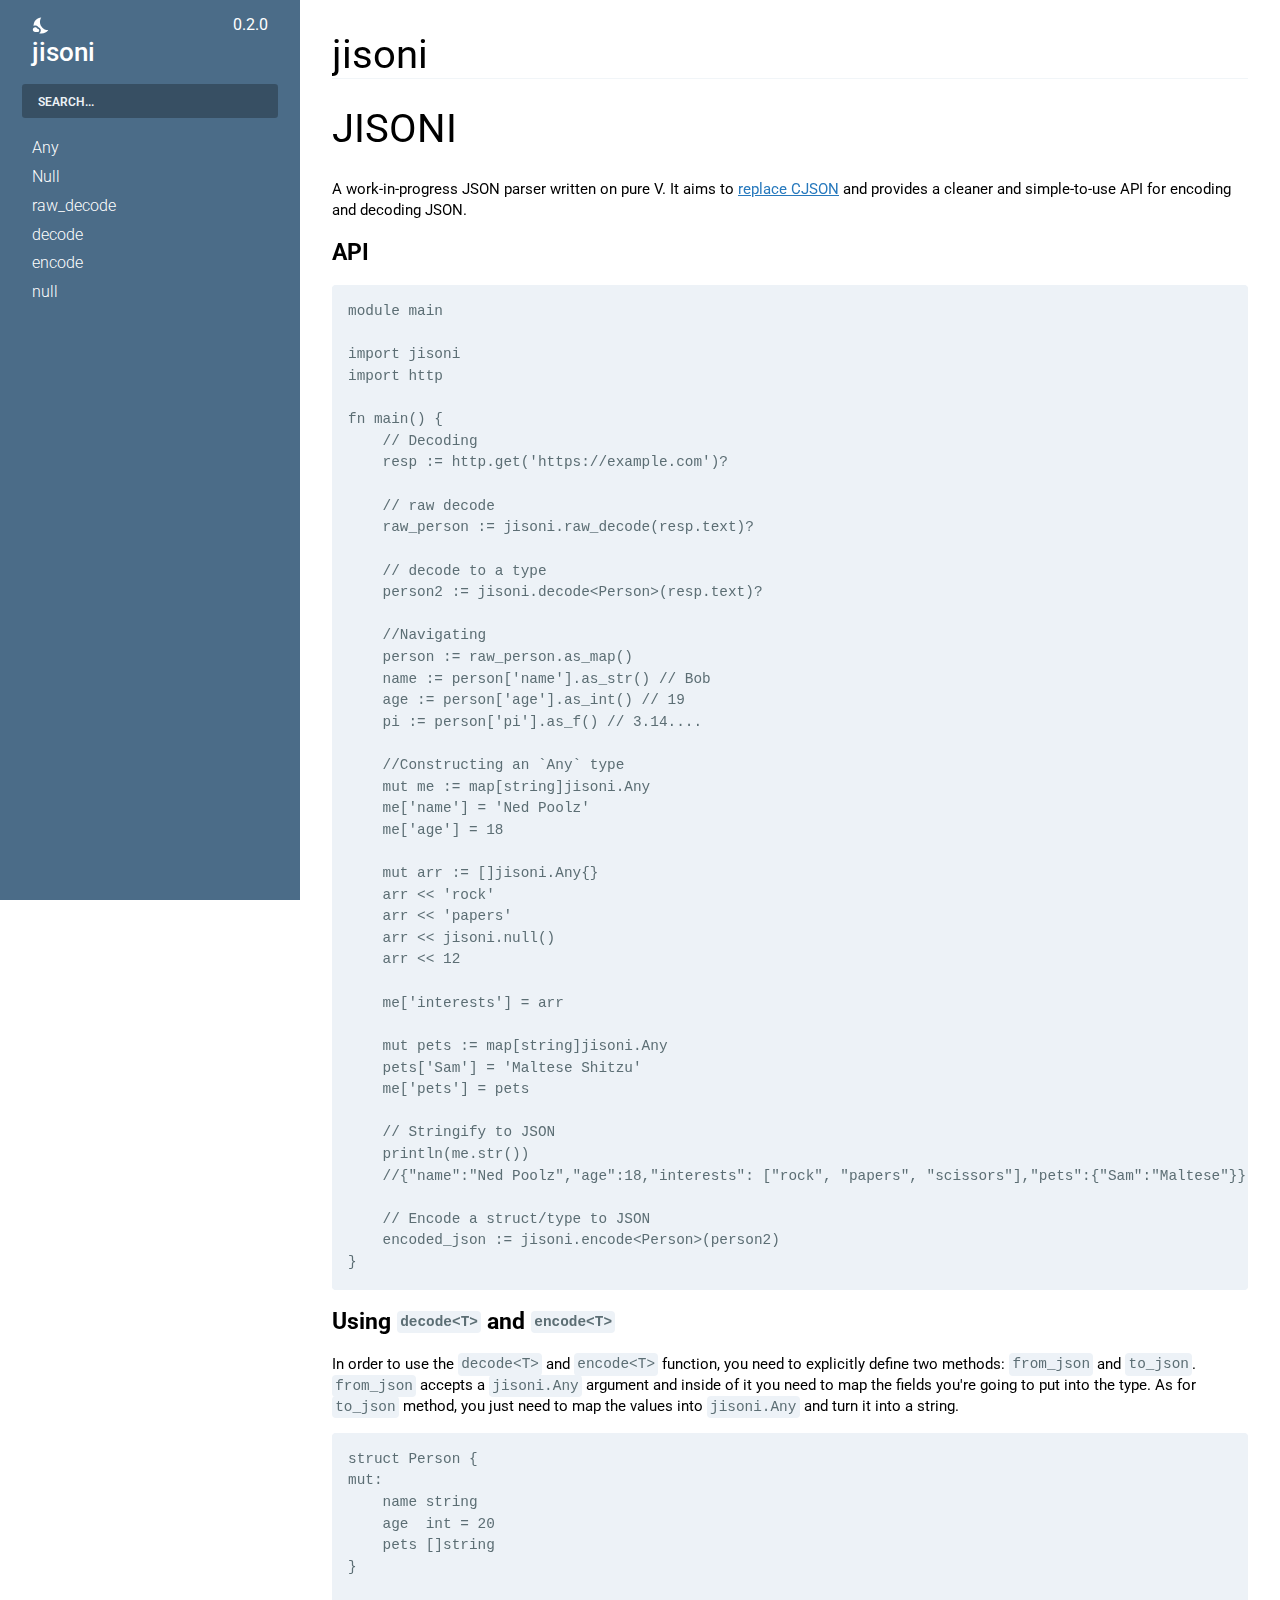
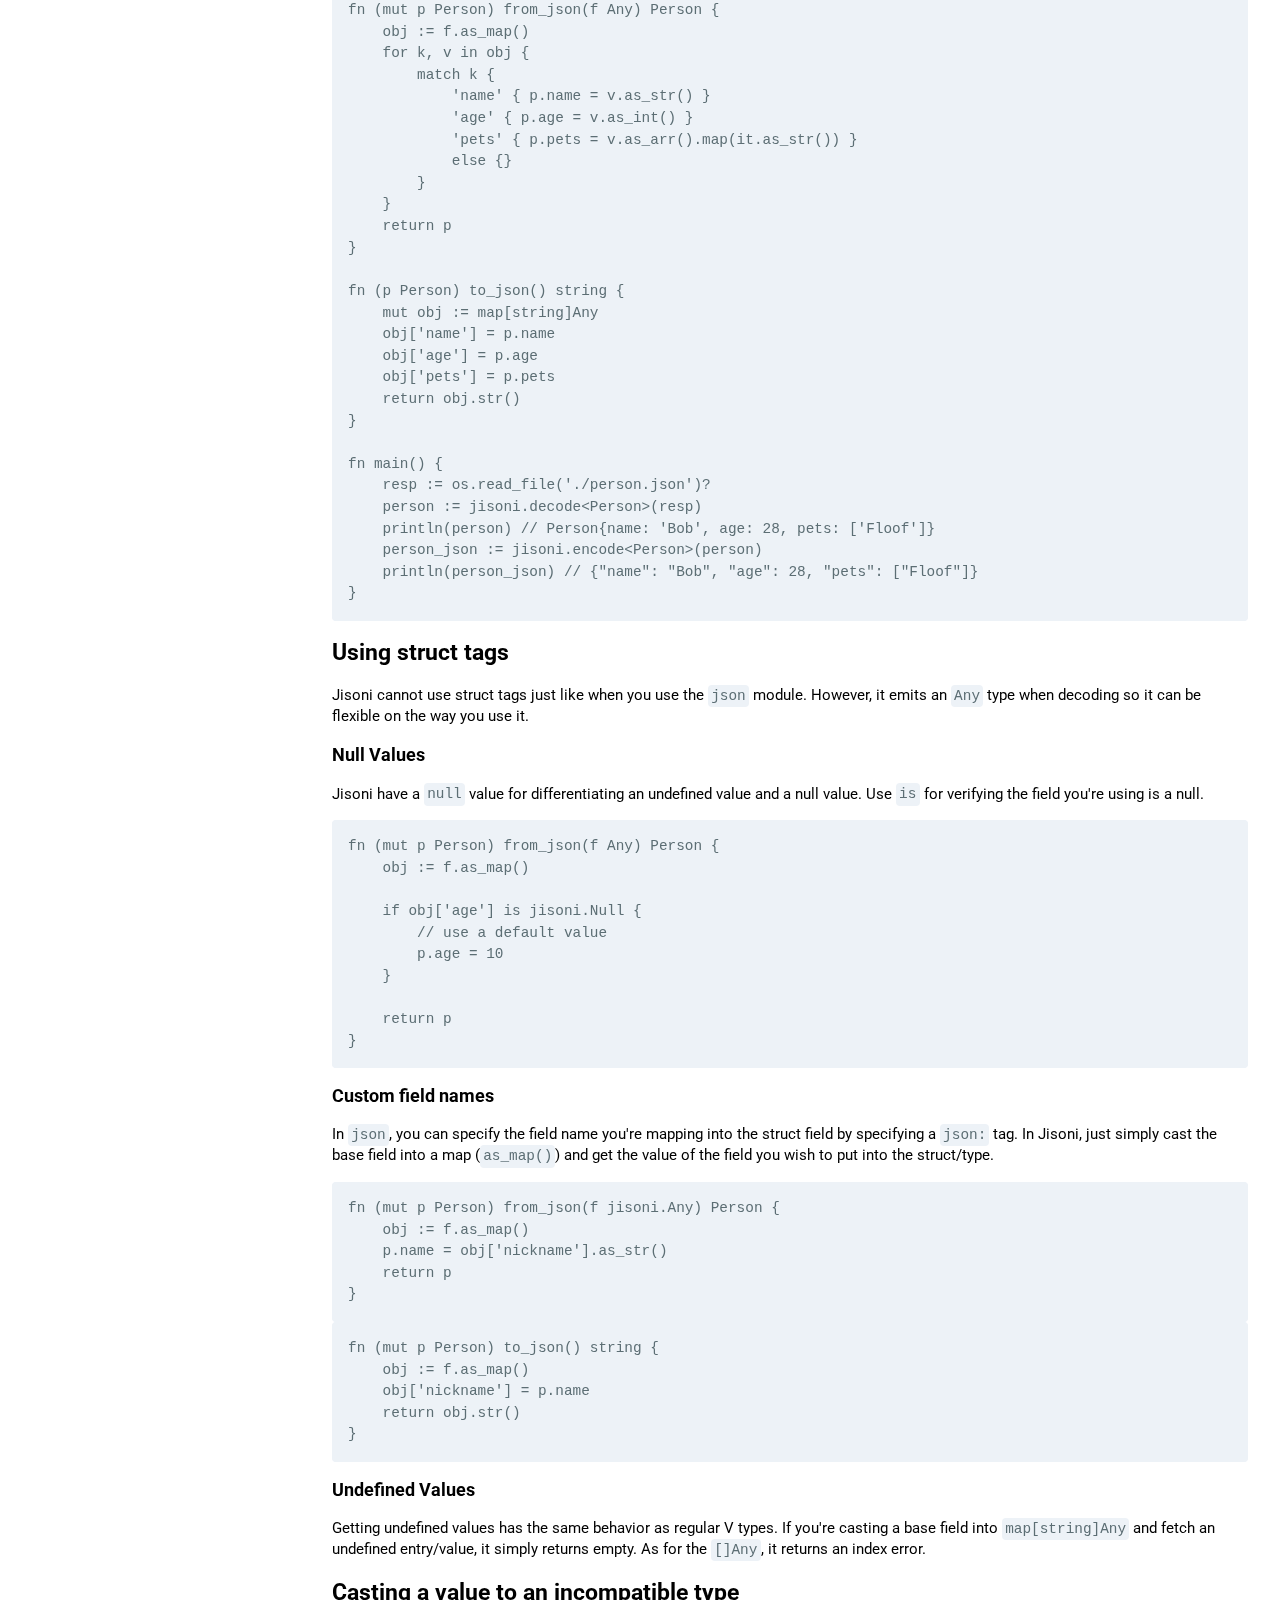
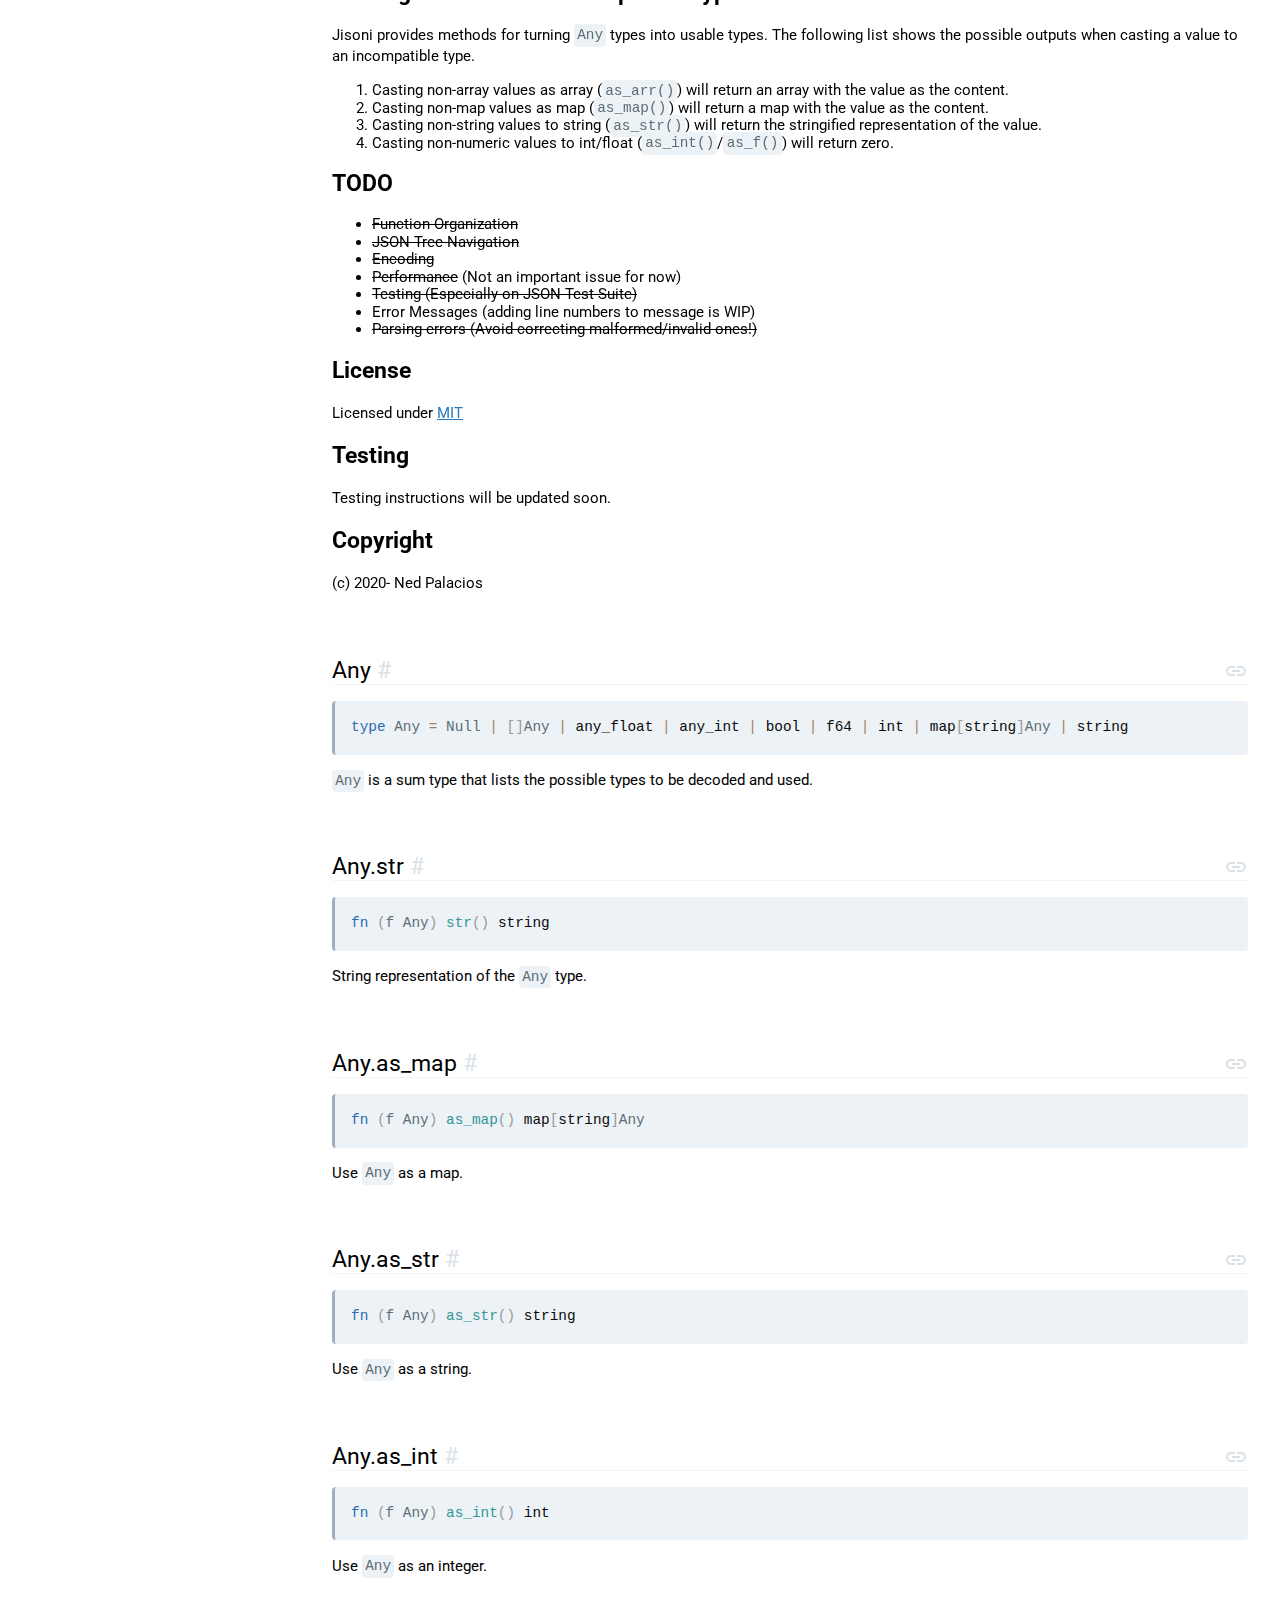
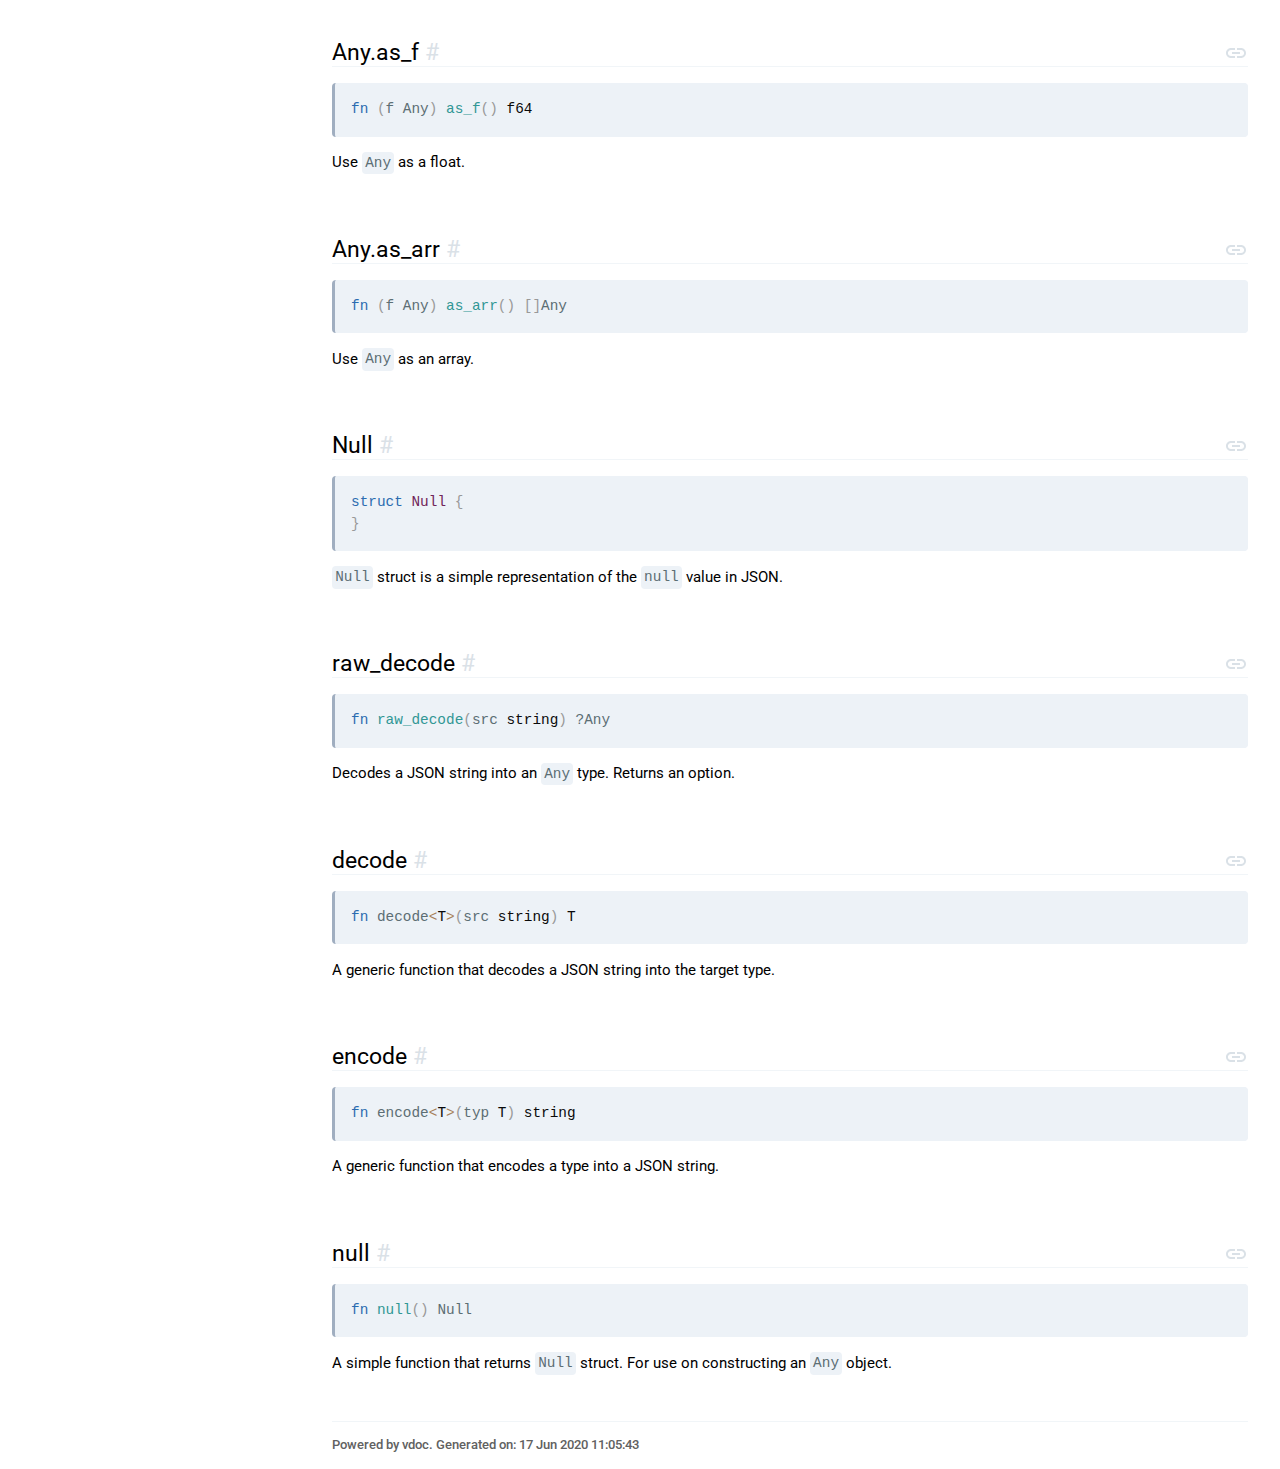
==== docs/index.html @ 4597dae0 "add docs" ====
<!DOCTYPE html>
	<html lang="en">
	<head>
		<meta charset="UTF-8">
		<meta http-equiv="x-ua-compatible" content="IE=edge" />
		<meta name="viewport" content="width=device-width, initial-scale=1.0">
		<title>jisoni | vdoc</title>
		<link href="https://fonts.googleapis.com/css2?family=Roboto:wght@400;500;700&display=swap" rel="stylesheet">
	<link rel="stylesheet" href="doc.css" />
	<link rel="stylesheet" href="normalize.css" />
	<body>
	<div id="page">
		<header class="doc-nav hidden">
		<div class="heading-container">
			<div class="heading">
				<input type="text" id="search" placeholder="Search...">
				<div class="module">jisoni</div>
				<div class="toggle-version-container">
					<span>0.2.0</span>
					<div id="dark-mode-toggle" role="switch" aria-checked="false" aria-label="Toggle dark mode"><svg xmlns="http://www.w3.org/2000/svg" class="light-icon" height="24" viewBox="0 0 24 24" width="24"><path d="M0 0h24v24H0z" fill="none"/><path d="M6.76 4.84l-1.8-1.79-1.41 1.41 1.79 1.79 1.42-1.41zM4 10.5H1v2h3v-2zm9-9.95h-2V3.5h2V.55zm7.45 3.91l-1.41-1.41-1.79 1.79 1.41 1.41 1.79-1.79zm-3.21 13.7l1.79 1.8 1.41-1.41-1.8-1.79-1.4 1.4zM20 10.5v2h3v-2h-3zm-8-5c-3.31 0-6 2.69-6 6s2.69 6 6 6 6-2.69 6-6-2.69-6-6-6zm-1 16.95h2V19.5h-2v2.95zm-7.45-3.91l1.41 1.41 1.79-1.8-1.41-1.41-1.79 1.8z"/></svg>  <svg xmlns="http://www.w3.org/2000/svg" class="dark-icon" enable-background="new 0 0 24 24" height="24" viewBox="0 0 24 24" width="24"><g><rect fill="none" height="24" width="24"/></g><g><g><g><path d="M11.1,12.08C8.77,7.57,10.6,3.6,11.63,2.01C6.27,2.2,1.98,6.59,1.98,12c0,0.14,0.02,0.28,0.02,0.42 C2.62,12.15,3.29,12,4,12c1.66,0,3.18,0.83,4.1,2.15C9.77,14.63,11,16.17,11,18c0,1.52-0.87,2.83-2.12,3.51 c0.98,0.32,2.03,0.5,3.11,0.5c3.5,0,6.58-1.8,8.37-4.52C18,17.72,13.38,16.52,11.1,12.08z"/></g><path d="M7,16l-0.18,0C6.4,14.84,5.3,14,4,14c-1.66,0-3,1.34-3,3s1.34,3,3,3c0.62,0,2.49,0,3,0c1.1,0,2-0.9,2-2 C9,16.9,8.1,16,7,16z"/></g></g></svg> </div>
				</div>
				<svg xmlns="http://www.w3.org/2000/svg" id="toggle-menu" height="24" viewBox="0 0 24 24" width="24"><path d="M0 0h24v24H0z" fill="none"/><path d="M3 18h18v-2H3v2zm0-5h18v-2H3v2zm0-7v2h18V6H3z"/></svg> 
			</div>
		</div>
		<nav class="content hidden">
			<ul><li><a href="#Any">Any</a>        <ul>
<li><a href="#Any.str">str</a></li>
<li><a href="#Any.as_map">as_map</a></li>
<li><a href="#Any.as_str">as_str</a></li>
<li><a href="#Any.as_int">as_int</a></li>
<li><a href="#Any.as_f">as_f</a></li>
<li><a href="#Any.as_arr">as_arr</a></li>
</ul>
</li>
<li><a href="#Null">Null</a></li>
<li><a href="#raw_decode">raw_decode</a></li>
<li><a href="#decode">decode</a></li>
<li><a href="#encode">encode</a></li>
<li><a href="#null">null</a></li>

</ul>
</nav>
</header><div class="doc-container">
<div class="doc-content">
<section id="jisoni" class="doc-node">
<div class="title"><h1>jisoni</h1></div><h1>JISONI</h1>
<p>A work-in-progress JSON parser written on pure V. It aims to <a href="https://github.com/vlang/v/issues/309">replace CJSON</a> and provides a cleaner and simple-to-use API for encoding and decoding JSON.</p>
<h2>API</h2>
<pre><code class="language-v">module main

import jisoni
import http

fn main() {
    // Decoding
    resp := http.get('https://example.com')?

    // raw decode
    raw_person := jisoni.raw_decode(resp.text)?

    // decode to a type
    person2 := jisoni.decode&lt;Person&gt;(resp.text)?

    //Navigating
    person := raw_person.as_map()
    name := person['name'].as_str() // Bob
    age := person['age'].as_int() // 19
    pi := person['pi'].as_f() // 3.14.... 

    //Constructing an `Any` type
    mut me := map[string]jisoni.Any
    me['name'] = 'Ned Poolz'
    me['age'] = 18

    mut arr := []jisoni.Any{}
    arr &lt;&lt; 'rock'
    arr &lt;&lt; 'papers'
    arr &lt;&lt; jisoni.null()
    arr &lt;&lt; 12

    me['interests'] = arr

    mut pets := map[string]jisoni.Any
    pets['Sam'] = 'Maltese Shitzu' 
    me['pets'] = pets

    // Stringify to JSON
    println(me.str())
    //{&quot;name&quot;:&quot;Ned Poolz&quot;,&quot;age&quot;:18,&quot;interests&quot;: [&quot;rock&quot;, &quot;papers&quot;, &quot;scissors&quot;],&quot;pets&quot;:{&quot;Sam&quot;:&quot;Maltese&quot;}}

    // Encode a struct/type to JSON
    encoded_json := jisoni.encode&lt;Person&gt;(person2)
}
</code></pre>
<h2>Using <code>decode&lt;T&gt;</code> and <code>encode&lt;T&gt;</code></h2>
<p>In order to use the <code>decode&lt;T&gt;</code> and <code>encode&lt;T&gt;</code> function, you need to explicitly define two methods: <code>from_json</code> and <code>to_json</code>. <code>from_json</code> accepts a <code>jisoni.Any</code> argument and inside of it you need to map the fields you're going to put into the type. As for <code>to_json</code> method, you just need to map the values into <code>jisoni.Any</code> and turn it into a string.</p>
<pre><code class="language-v">struct Person {
mut:
    name string
    age  int = 20
    pets []string
}

fn (mut p Person) from_json(f Any) Person {
    obj := f.as_map()
    for k, v in obj {
        match k {
            'name' { p.name = v.as_str() }
            'age' { p.age = v.as_int() }
            'pets' { p.pets = v.as_arr().map(it.as_str()) }
            else {}
        }
    }
    return p
}

fn (p Person) to_json() string {
    mut obj := map[string]Any
    obj['name'] = p.name
    obj['age'] = p.age
    obj['pets'] = p.pets
    return obj.str()
}

fn main() {
    resp := os.read_file('./person.json')?
    person := jisoni.decode&lt;Person&gt;(resp)
    println(person) // Person{name: 'Bob', age: 28, pets: ['Floof']}
    person_json := jisoni.encode&lt;Person&gt;(person)
    println(person_json) // {&quot;name&quot;: &quot;Bob&quot;, &quot;age&quot;: 28, &quot;pets&quot;: [&quot;Floof&quot;]}
}
</code></pre>
<h2>Using struct tags</h2>
<p>Jisoni cannot use struct tags just like when you use the <code>json</code> module. However, it emits an <code>Any</code> type when decoding so it can be flexible on the way you use it.</p>
<h3>Null Values</h3>
<p>Jisoni have a <code>null</code> value for differentiating an undefined value and a null value. Use <code>is</code> for verifying the field you're using is a null.</p>
<pre><code class="language-v">fn (mut p Person) from_json(f Any) Person {
    obj := f.as_map()
    
    if obj['age'] is jisoni.Null {
        // use a default value
        p.age = 10
    }

    return p
}
</code></pre>
<h3>Custom field names</h3>
<p>In <code>json</code>, you can specify the field name you're mapping into the struct field by specifying a <code>json:</code> tag. In Jisoni, just simply cast the base field into a map (<code>as_map()</code>) and get the value of the field you wish to put into the struct/type.</p>
<pre><code class="language-v">fn (mut p Person) from_json(f jisoni.Any) Person {
    obj := f.as_map()
    p.name = obj['nickname'].as_str()
    return p
}
</code></pre>
<pre><code class="language-v">fn (mut p Person) to_json() string {
    obj := f.as_map()
    obj['nickname'] = p.name
    return obj.str()
}
</code></pre>
<h3>Undefined Values</h3>
<p>Getting undefined values has the same behavior as regular V types. If you're casting a base field into <code>map[string]Any</code> and fetch an undefined entry/value, it simply returns empty. As for the <code>[]Any</code>, it returns an index error.</p>
<h2>Casting a value to an incompatible type</h2>
<p>Jisoni provides methods for turning <code>Any</code> types into usable types. The following list shows the possible outputs when casting a value to an incompatible type.</p>
<ol>
<li>Casting non-array values as array (<code>as_arr()</code>) will return an array with the value as the content.</li>
<li>Casting non-map values as map (<code>as_map()</code>) will return a map with the value as the content.</li>
<li>Casting non-string values to string (<code>as_str()</code>) will return the stringified representation of the value.</li>
<li>Casting non-numeric values to int/float (<code>as_int()</code>/<code>as_f()</code>) will return zero.</li>
</ol>
<h2>TODO</h2>
<ul>
<li><del>Function Organization</del></li>
<li><del>JSON Tree Navigation</del></li>
<li><del>Encoding</del></li>
<li><del>Performance</del> (Not an important issue for now)</li>
<li><del>Testing (Especially on JSON Test Suite)</del></li>
<li>Error Messages (adding line numbers to message is WIP)</li>
<li><del>Parsing errors (Avoid correcting malformed/invalid ones!)</del></li>
</ul>
<h2>License</h2>
<p>Licensed under <a href="LICENSE">MIT</a></p>
<h2>Testing</h2>
<p>Testing instructions will be updated soon.</p>
<!-- 1. Run `test.sh` (for Unix systems) or `test.bat` (for Windows)
2. Open `parsing.html` inside the `results/` folder of the JSON test suite.  -->
<h2>Copyright</h2>
<p>(c) 2020- Ned Palacios</p></section>
<section id="Any" class="doc-node">
<div class="title"><h2>Any <a href="#Any">#</a></h2><a class="link" rel="noreferrer" target="_blank" href="https://github.com/nedpals/jisoni/blob/master/decoder.v#L1"><svg xmlns="http://www.w3.org/2000/svg" height="24" viewBox="0 0 24 24" width="24"><path d="M0 0h24v24H0z" fill="none"/><path d="M3.9 12c0-1.71 1.39-3.1 3.1-3.1h4V7H7c-2.76 0-5 2.24-5 5s2.24 5 5 5h4v-1.9H7c-1.71 0-3.1-1.39-3.1-3.1zM8 13h8v-2H8v2zm9-6h-4v1.9h4c1.71 0 3.1 1.39 3.1 3.1s-1.39 3.1-3.1 3.1h-4V17h4c2.76 0 5-2.24 5-5s-2.24-5-5-5z"/></svg></a></div><pre class="signature"><code><span class="token keyword">type</span> Any <span class="token operator">=</span> Null <span class="token operator">|</span> <span class="token punctuation">[</span><span class="token punctuation">]</span>Any <span class="token operator">|</span> <span class="token builtin">any_float</span> <span class="token operator">|</span> <span class="token builtin">any_int</span> <span class="token operator">|</span> <span class="token builtin">bool</span> <span class="token operator">|</span> <span class="token builtin">f64</span> <span class="token operator">|</span> <span class="token builtin">int</span> <span class="token operator">|</span> <span class="token builtin">map</span><span class="token punctuation">[</span><span class="token builtin">string</span><span class="token punctuation">]</span>Any <span class="token operator">|</span> <span class="token builtin">string</span></code></pre>
<p><code>Any</code> is a sum type that lists the possible types to be decoded and used.</p>
</section>
<section id="Any.str" class="doc-node">
<div class="title"><h2>Any.str <a href="#Any.str">#</a></h2><a class="link" rel="noreferrer" target="_blank" href="https://github.com/nedpals/jisoni/blob/master/jisoni/encoder.v#L26"><svg xmlns="http://www.w3.org/2000/svg" height="24" viewBox="0 0 24 24" width="24"><path d="M0 0h24v24H0z" fill="none"/><path d="M3.9 12c0-1.71 1.39-3.1 3.1-3.1h4V7H7c-2.76 0-5 2.24-5 5s2.24 5 5 5h4v-1.9H7c-1.71 0-3.1-1.39-3.1-3.1zM8 13h8v-2H8v2zm9-6h-4v1.9h4c1.71 0 3.1 1.39 3.1 3.1s-1.39 3.1-3.1 3.1h-4V17h4c2.76 0 5-2.24 5-5s-2.24-5-5-5z"/></svg></a></div><pre class="signature"><code><span class="token keyword">fn</span> <span class="token punctuation">(</span>f Any<span class="token punctuation">)</span> <span class="token function">str</span><span class="token punctuation">(</span><span class="token punctuation">)</span> <span class="token builtin">string</span></code></pre>
<p>String representation of the <code>Any</code> type.</p>
</section>
<section id="Any.as_map" class="doc-node">
<div class="title"><h2>Any.as_map <a href="#Any.as_map">#</a></h2><a class="link" rel="noreferrer" target="_blank" href="https://github.com/nedpals/jisoni/blob/master/jisoni/jisoni.v#L39"><svg xmlns="http://www.w3.org/2000/svg" height="24" viewBox="0 0 24 24" width="24"><path d="M0 0h24v24H0z" fill="none"/><path d="M3.9 12c0-1.71 1.39-3.1 3.1-3.1h4V7H7c-2.76 0-5 2.24-5 5s2.24 5 5 5h4v-1.9H7c-1.71 0-3.1-1.39-3.1-3.1zM8 13h8v-2H8v2zm9-6h-4v1.9h4c1.71 0 3.1 1.39 3.1 3.1s-1.39 3.1-3.1 3.1h-4V17h4c2.76 0 5-2.24 5-5s-2.24-5-5-5z"/></svg></a></div><pre class="signature"><code><span class="token keyword">fn</span> <span class="token punctuation">(</span>f Any<span class="token punctuation">)</span> <span class="token function">as_map</span><span class="token punctuation">(</span><span class="token punctuation">)</span> <span class="token builtin">map</span><span class="token punctuation">[</span><span class="token builtin">string</span><span class="token punctuation">]</span>Any</code></pre>
<p>Use <code>Any</code> as a map.</p>
</section>
<section id="Any.as_str" class="doc-node">
<div class="title"><h2>Any.as_str <a href="#Any.as_str">#</a></h2><a class="link" rel="noreferrer" target="_blank" href="https://github.com/nedpals/jisoni/blob/master/jisoni/jisoni.v#L81"><svg xmlns="http://www.w3.org/2000/svg" height="24" viewBox="0 0 24 24" width="24"><path d="M0 0h24v24H0z" fill="none"/><path d="M3.9 12c0-1.71 1.39-3.1 3.1-3.1h4V7H7c-2.76 0-5 2.24-5 5s2.24 5 5 5h4v-1.9H7c-1.71 0-3.1-1.39-3.1-3.1zM8 13h8v-2H8v2zm9-6h-4v1.9h4c1.71 0 3.1 1.39 3.1 3.1s-1.39 3.1-3.1 3.1h-4V17h4c2.76 0 5-2.24 5-5s-2.24-5-5-5z"/></svg></a></div><pre class="signature"><code><span class="token keyword">fn</span> <span class="token punctuation">(</span>f Any<span class="token punctuation">)</span> <span class="token function">as_str</span><span class="token punctuation">(</span><span class="token punctuation">)</span> <span class="token builtin">string</span></code></pre>
<p>Use <code>Any</code> as a string.</p>
</section>
<section id="Any.as_int" class="doc-node">
<div class="title"><h2>Any.as_int <a href="#Any.as_int">#</a></h2><a class="link" rel="noreferrer" target="_blank" href="https://github.com/nedpals/jisoni/blob/master/jisoni/jisoni.v#L92"><svg xmlns="http://www.w3.org/2000/svg" height="24" viewBox="0 0 24 24" width="24"><path d="M0 0h24v24H0z" fill="none"/><path d="M3.9 12c0-1.71 1.39-3.1 3.1-3.1h4V7H7c-2.76 0-5 2.24-5 5s2.24 5 5 5h4v-1.9H7c-1.71 0-3.1-1.39-3.1-3.1zM8 13h8v-2H8v2zm9-6h-4v1.9h4c1.71 0 3.1 1.39 3.1 3.1s-1.39 3.1-3.1 3.1h-4V17h4c2.76 0 5-2.24 5-5s-2.24-5-5-5z"/></svg></a></div><pre class="signature"><code><span class="token keyword">fn</span> <span class="token punctuation">(</span>f Any<span class="token punctuation">)</span> <span class="token function">as_int</span><span class="token punctuation">(</span><span class="token punctuation">)</span> <span class="token builtin">int</span></code></pre>
<p>Use <code>Any</code> as an integer.</p>
</section>
<section id="Any.as_f" class="doc-node">
<div class="title"><h2>Any.as_f <a href="#Any.as_f">#</a></h2><a class="link" rel="noreferrer" target="_blank" href="https://github.com/nedpals/jisoni/blob/master/jisoni/jisoni.v#L106"><svg xmlns="http://www.w3.org/2000/svg" height="24" viewBox="0 0 24 24" width="24"><path d="M0 0h24v24H0z" fill="none"/><path d="M3.9 12c0-1.71 1.39-3.1 3.1-3.1h4V7H7c-2.76 0-5 2.24-5 5s2.24 5 5 5h4v-1.9H7c-1.71 0-3.1-1.39-3.1-3.1zM8 13h8v-2H8v2zm9-6h-4v1.9h4c1.71 0 3.1 1.39 3.1 3.1s-1.39 3.1-3.1 3.1h-4V17h4c2.76 0 5-2.24 5-5s-2.24-5-5-5z"/></svg></a></div><pre class="signature"><code><span class="token keyword">fn</span> <span class="token punctuation">(</span>f Any<span class="token punctuation">)</span> <span class="token function">as_f</span><span class="token punctuation">(</span><span class="token punctuation">)</span> <span class="token builtin">f64</span></code></pre>
<p>Use <code>Any</code> as a float.</p>
</section>
<section id="Any.as_arr" class="doc-node">
<div class="title"><h2>Any.as_arr <a href="#Any.as_arr">#</a></h2><a class="link" rel="noreferrer" target="_blank" href="https://github.com/nedpals/jisoni/blob/master/jisoni/jisoni.v#L120"><svg xmlns="http://www.w3.org/2000/svg" height="24" viewBox="0 0 24 24" width="24"><path d="M0 0h24v24H0z" fill="none"/><path d="M3.9 12c0-1.71 1.39-3.1 3.1-3.1h4V7H7c-2.76 0-5 2.24-5 5s2.24 5 5 5h4v-1.9H7c-1.71 0-3.1-1.39-3.1-3.1zM8 13h8v-2H8v2zm9-6h-4v1.9h4c1.71 0 3.1 1.39 3.1 3.1s-1.39 3.1-3.1 3.1h-4V17h4c2.76 0 5-2.24 5-5s-2.24-5-5-5z"/></svg></a></div><pre class="signature"><code><span class="token keyword">fn</span> <span class="token punctuation">(</span>f Any<span class="token punctuation">)</span> <span class="token function">as_arr</span><span class="token punctuation">(</span><span class="token punctuation">)</span> <span class="token punctuation">[</span><span class="token punctuation">]</span>Any</code></pre>
<p>Use <code>Any</code> as an array.</p>
</section>
<section id="Null" class="doc-node">
<div class="title"><h2>Null <a href="#Null">#</a></h2><a class="link" rel="noreferrer" target="_blank" href="https://github.com/nedpals/jisoni/blob/master/decoder.v#L11"><svg xmlns="http://www.w3.org/2000/svg" height="24" viewBox="0 0 24 24" width="24"><path d="M0 0h24v24H0z" fill="none"/><path d="M3.9 12c0-1.71 1.39-3.1 3.1-3.1h4V7H7c-2.76 0-5 2.24-5 5s2.24 5 5 5h4v-1.9H7c-1.71 0-3.1-1.39-3.1-3.1zM8 13h8v-2H8v2zm9-6h-4v1.9h4c1.71 0 3.1 1.39 3.1 3.1s-1.39 3.1-3.1 3.1h-4V17h4c2.76 0 5-2.24 5-5s-2.24-5-5-5z"/></svg></a></div><pre class="signature"><code><span class="token keyword">struct</span> <span class="token symbol">Null</span> <span class="token punctuation">{</span>
<span class="token punctuation">}</span></code></pre>
<p><code>Null</code> struct is a simple representation of the <code>null</code> value in JSON.</p>
</section>
<section id="raw_decode" class="doc-node">
<div class="title"><h2>raw_decode <a href="#raw_decode">#</a></h2><a class="link" rel="noreferrer" target="_blank" href="https://github.com/nedpals/jisoni/blob/master/jisoni.v#L3"><svg xmlns="http://www.w3.org/2000/svg" height="24" viewBox="0 0 24 24" width="24"><path d="M0 0h24v24H0z" fill="none"/><path d="M3.9 12c0-1.71 1.39-3.1 3.1-3.1h4V7H7c-2.76 0-5 2.24-5 5s2.24 5 5 5h4v-1.9H7c-1.71 0-3.1-1.39-3.1-3.1zM8 13h8v-2H8v2zm9-6h-4v1.9h4c1.71 0 3.1 1.39 3.1 3.1s-1.39 3.1-3.1 3.1h-4V17h4c2.76 0 5-2.24 5-5s-2.24-5-5-5z"/></svg></a></div><pre class="signature"><code><span class="token keyword">fn</span> <span class="token function">raw_decode</span><span class="token punctuation">(</span>src <span class="token builtin">string</span><span class="token punctuation">)</span> ?Any</code></pre>
<p>Decodes a JSON string into an <code>Any</code> type. Returns an option.</p>
</section>
<section id="decode" class="doc-node">
<div class="title"><h2>decode <a href="#decode">#</a></h2><a class="link" rel="noreferrer" target="_blank" href="https://github.com/nedpals/jisoni/blob/master/jisoni.v#L22"><svg xmlns="http://www.w3.org/2000/svg" height="24" viewBox="0 0 24 24" width="24"><path d="M0 0h24v24H0z" fill="none"/><path d="M3.9 12c0-1.71 1.39-3.1 3.1-3.1h4V7H7c-2.76 0-5 2.24-5 5s2.24 5 5 5h4v-1.9H7c-1.71 0-3.1-1.39-3.1-3.1zM8 13h8v-2H8v2zm9-6h-4v1.9h4c1.71 0 3.1 1.39 3.1 3.1s-1.39 3.1-3.1 3.1h-4V17h4c2.76 0 5-2.24 5-5s-2.24-5-5-5z"/></svg></a></div><pre class="signature"><code><span class="token keyword">fn</span> decode<span class="token operator"><</span><span class="token builtin">T</span><span class="token operator">></span><span class="token punctuation">(</span>src <span class="token builtin">string</span><span class="token punctuation">)</span> <span class="token builtin">T</span></code></pre>
<p>A generic function that decodes a JSON string into the target type.</p>
</section>
<section id="encode" class="doc-node">
<div class="title"><h2>encode <a href="#encode">#</a></h2><a class="link" rel="noreferrer" target="_blank" href="https://github.com/nedpals/jisoni/blob/master/jisoni.v#L31"><svg xmlns="http://www.w3.org/2000/svg" height="24" viewBox="0 0 24 24" width="24"><path d="M0 0h24v24H0z" fill="none"/><path d="M3.9 12c0-1.71 1.39-3.1 3.1-3.1h4V7H7c-2.76 0-5 2.24-5 5s2.24 5 5 5h4v-1.9H7c-1.71 0-3.1-1.39-3.1-3.1zM8 13h8v-2H8v2zm9-6h-4v1.9h4c1.71 0 3.1 1.39 3.1 3.1s-1.39 3.1-3.1 3.1h-4V17h4c2.76 0 5-2.24 5-5s-2.24-5-5-5z"/></svg></a></div><pre class="signature"><code><span class="token keyword">fn</span> encode<span class="token operator"><</span><span class="token builtin">T</span><span class="token operator">></span><span class="token punctuation">(</span>typ <span class="token builtin">T</span><span class="token punctuation">)</span> <span class="token builtin">string</span></code></pre>
<p>A generic function that encodes a type into a JSON string.</p>
</section>
<section id="null" class="doc-node">
<div class="title"><h2>null <a href="#null">#</a></h2><a class="link" rel="noreferrer" target="_blank" href="https://github.com/nedpals/jisoni/blob/master/jisoni.v#L35"><svg xmlns="http://www.w3.org/2000/svg" height="24" viewBox="0 0 24 24" width="24"><path d="M0 0h24v24H0z" fill="none"/><path d="M3.9 12c0-1.71 1.39-3.1 3.1-3.1h4V7H7c-2.76 0-5 2.24-5 5s2.24 5 5 5h4v-1.9H7c-1.71 0-3.1-1.39-3.1-3.1zM8 13h8v-2H8v2zm9-6h-4v1.9h4c1.71 0 3.1 1.39 3.1 3.1s-1.39 3.1-3.1 3.1h-4V17h4c2.76 0 5-2.24 5-5s-2.24-5-5-5z"/></svg></a></div><pre class="signature"><code><span class="token keyword">fn</span> <span class="token function">null</span><span class="token punctuation">(</span><span class="token punctuation">)</span> Null</code></pre>
<p>A simple function that returns <code>Null</code> struct. For use on constructing an <code>Any</code> object.</p>
</section>

<div class="footer">Powered by vdoc. Generated on: 17 Jun 2020 11:05:43</div>
</div>
</div></div><script src="doc.js"></script></body>
	</html>
---- docs/doc.css ----
:root { 	--background-color: #fff; 	--link-color: #2779bd; 	--text-color: #000; 	--ref-symbol-color: #dae1e7; 	--ref-symbol-hover-color: #b8c2cc; 	--title-bottom-line-color: #f1f5f8; 	--footer-top-line-color: #f1f5f8; 	--footer-text-color: #616161; 	--code-signature-border-color: #a0aec0; 	--menu-background-color: #4b6c88; 	--menu-text-color: #fff; 	--menu-indent-line-color: #3b3b3b66; 	--menu-indent-line-active-color: #00000066; 	--menu-scrollbar-color: #a0aec0; 	--menu-toggle-icon-color: #fff; 	--menu-toggle-icon-hover-color: #00000044; 	--menu-search-background-color: #00000044; 	--menu-search-font-color: #fff; 	--toc-text-color: #2779bd; 	--toc-indicator-color: #4299e1; 	--code-default-text-color: #5c6e74; 	--code-background-color: #edf2f7; 	--code-keyword-text-color: #2b6cb0; 	--code-builtin-text-color: #0a0a0a; 	--code-function-text-color: #319795; 	--code-comment-text-color: #93a1a1; 	--code-punctuation-text-color: #999999; 	--code-symbol-text-color: #702459; 	--code-operator-text-color: #a67f59; } :root.dark .dark-icon { 	display: none; } :root:not(.dark) .light-icon { 	display: none; }  .dark body { 	--background-color: #1a202c; 	--text-color: #fff; 	--link-color: #90cdf4; 	--ref-symbol-color: #2d3748; 	--ref-symbol-hover-color: #4a5568; 	--title-bottom-line-color: #2d3748; 	--footer-top-line-color: #2d3748; 	--footer-text-color: #bbd3e1; 	--code-signature-border-color: #4a5568; 	--menu-background-color: #2d3748; 	--menu-text-color: #fff; 	--menu-indent-line-color: #4a5568; 	--menu-indent-line-active-color: #90cdf4; 	--menu-scrollbar-color: #4a5568; 	--menu-toggle-icon-color: #fff; 	--menu-search-background-color: #4a5568; 	--menu-search-font-color: #fff; 	--toc-text-color: #90cdf4; 	--toc-indicator-color: #4299e1; 	--code-default-text-color: #cbd5e0; 	--code-background-color: #2d3748; 	--code-builtin-text-color: #68d391; 	--code-keyword-text-color: #63b3ed; 	--code-function-text-color: #4fd1c5; 	--code-comment-text-color: #a0aec0; 	--code-punctuation-text-color: #a0aec0; 	--code-symbol-text-color: #ed64a6; } body { 	margin: 0; 	font-family: Roboto, -apple-system, BlinkMacSystemFont, "Segoe UI", Helvetica, Arial, sans-serif, "Apple Color Emoji", "Segoe UI Emoji", "Segoe UI Symbol"; 	background-color: #fff; 	background-color: var(--background-color); 	color: #000; 	color: var(--text-color); 	overflow-y: scroll; }  /** Reset for menus */ .doc-nav ul, .doc-toc ul { 	list-style: none; 	padding: 0; 	margin: 0; }  /* Left nav */ .doc-nav { 	position: fixed; 	width: 100%; 	left: 0; 	right: 0; 	top: 0; 	display: flex; 	background-color: #4b6c88; 	background-color: var(--menu-background-color); 	color: #fff; 	color: var(--menu-text-color); 	flex-direction: column; 	overflow-y: auto; 	height: 100vh; 	z-index: 10; 	scrollbar-width: thin; 	scrollbar-color: #a0aec0 transparent; 	scrollbar-color: var(--menu-scrollbar-color) transparent; } *::-webkit-scrollbar { 	width: 8px; 	height: 8px; } *::-webkit-scrollbar-track { 	background: transparent; } *::-webkit-scrollbar-thumb { 	background-color: #a0aec0; 	background-color: var(--menu-scrollbar-color); 	border: 3px solid transparent; } .doc-nav li { 	line-height: 1.8; 	font-weight: 300; } .doc-nav .content.show { 	display: flex; } .doc-nav .content.hidden { 	display: none; } .doc-nav #toggle-menu { 	cursor: pointer; 	padding: 0.3rem; 	fill: #fff; 	fill: var(--menu-toggle-icon-color); } .doc-nav #toggle-menu:active { 	background-color: #00000044; 	background-color: var(--menu-toggle-icon-hover-color); 	border-radius: 5rem; } .doc-nav > .heading-container { 	position: relative; 	/* IE11 */ 	position: sticky; 	position: -webkit-sticky; 	top: 0; 	background-color: #4b6c88; 	background-color: var(--menu-background-color); 	z-index: 10; } .doc-nav > .heading-container > .heading { 	display: flex; 	padding: 0 1rem; 	height: 56px; } .doc-nav > .heading-container > .heading > .module { 	font-size: 1.6rem; 	font-weight: 500; 	margin: 0; } .doc-nav > .heading-container > .heading > .toggle-version-container { 	display: flex; 	align-items: center; } .doc-nav > .heading-container > .heading > .toggle-version-container > #dark-mode-toggle { 	cursor: pointer; 	fill: #fff; 	display: flex; 	visibility: hidden; } .doc-nav > .heading-container > .heading > .toggle-version-container > #dark-mode-toggle > svg { 	width: 1.2rem; 	height: 1.2rem; } .doc-nav > .heading-container > .heading > #search { 	margin-top: 1rem; 	border: none; 	border-radius: 0.2rem; 	padding: 0.5rem 1rem; 	outline: none; 	background-color: #00000044; 	background-color: var(--menu-search-background-color); 	color: #fff; 	color: var(--menu-search-text-color); 	margin-left: -0.6rem; 	margin-right: -0.6rem; } .doc-nav > .heading-container > .heading > #search::placeholder { 	color: #edf2f7; 	text-transform: uppercase; 	font-size: 12px; 	font-weight: 600; } .doc-nav > .heading-container > .heading > #search:-ms-input-placeholder { 	color: #edf2f7; 	text-transform: uppercase; 	font-size: 12px; 	font-weight: 600; } .doc-nav > .content { 	padding: 0 2rem 2rem 2rem; 	display: flex; 	flex-direction: column; } .doc-nav > .content > ul > li.active { 	font-weight: 600; } .doc-nav > .content > ul > li.open ul { 	display: initial; } .doc-nav > .content > ul > li.open > .menu-row > .dropdown-arrow { 	transform: initial; } .doc-nav > .content > ul > li > .menu-row { 	display: flex; 	align-items: center; } .doc-nav > .content > ul > li > .menu-row > .dropdown-arrow { 	transform: rotate(-90deg); 	height: 18px; 	width: 18px; 	margin-left: calc(-18px - 0.3rem); 	margin-right: 0.3rem; 	cursor: pointer; 	fill: #fff; 	pointer-events: all; } .doc-nav > .content > ul > li > ul { 	margin: 0.4rem 0; 	display: none; } .doc-nav > .content > ul > li > ul > li { 	border-color: #ffffff66; 	border-color: var(--menu-indent-line-color); 	border-left-width: 1.7px; 	border-left-style: solid; 	padding-left: 0.7rem; } .doc-nav > .content > ul > li > ul > li.active { 	border-color: #00000066; 	border-color: var(--menu-indent-line-active-color); } .doc-nav > .content a { 	color: #fff; 	color: var(--menu-text-color); 	text-decoration: none; 	user-select: none; } .doc-nav > .content a:hover { 	text-decoration: underline; }  /* Main content */ .doc-container { 	display: flex; 	flex-direction: column-reverse; 	margin-top: 56px; } .doc-content { 	display: flex; 	flex-direction: column; 	padding: 1rem; 	overflow: hidden; } .doc-content p { 	line-height: 1.4; } .doc-content a { 	color: #2779bd; 	color: var(--link-color); } .doc-content > .doc-node { 	padding: 5rem 0 2rem 0; 	margin-top: -4rem; 	overflow: hidden; 	word-break: break-all; /* IE11 */ 	word-break: break-word; } .doc-content > .doc-node.const:not(:first-child) { 	padding-top: 0; } .doc-content > .doc-node.const:not(:last-child) { 	padding-bottom: 1rem; } .doc-content > .timestamp { 	font-size: 0.8rem; 	color: #b8c2cc; 	color: var(--timestamp-color); } .doc-content > .doc-node > .title { 	display: flex; 	align-items: center; 	margin-bottom: 1rem; 	border-bottom: 1px solid #f1f5f8; 	border-bottom: 1px solid var(--title-bottom-line-color); } .doc-content > .doc-node > .title > .link { 	display: flex; 	margin-left: auto; 	fill: #dae1e7; 	fill: var(--ref-symbol-color); } .doc-content > .doc-node > .title > .link:hover { 	fill: #b8c2cc; 	fill: var(--ref-symbol-hover-color); } .doc-content > .doc-node h1 { 	font-size: 2.5rem; 	font-weight: 400; } .doc-content > .doc-node .signature { 	border-color: #a0aec0; 	border-color: var(--code-signature-border-color); 	border-left-width: 3px; 	border-left-style: solid; } .doc-content > .doc-node > ul > li .task-list-item-checkbox { 	margin-right: 0.5rem; } .doc-content > .doc-node > .title h1, .doc-content > .doc-node > .title h2, .doc-content > .doc-node > .title h3, .doc-content > .doc-node > .title h4, .doc-content > .doc-node > .title h5, .doc-content > .doc-node > .title h6 { 	font-weight: 400; 	padding-top: 0.6rem 0; 	margin: 0; } .doc-content > .doc-node > .title h1 a, .doc-content > .doc-node > .title h2 a, .doc-content > .doc-node > .title h3 a, .doc-content > .doc-node > .title h4 a, .doc-content > .doc-node > .title h5 a, .doc-content > .doc-node > .title h6 a { 	text-decoration: none; 	color: #dae1e7; 	color: var(--ref-symbol-color); } .doc-content > .doc-node > .title h1 a:hover, .doc-content > .doc-node > .title h2 a:hover, .doc-content > .doc-node > .title h3 a:hover, .doc-content > .doc-node > .title h4 a:hover, .doc-content > .doc-node > .title h5 a:hover, .doc-content > .doc-node > .title h6 a:hover { 	color: #b8c2cc; 	color: var(--ref-symbol-hover-color); } .doc-content > .footer { 	padding-top: 1rem; 	margin-top: auto; 	bottom: 1rem; 	color: 616161; 	color: var(--footer-text-color); 	border-color: #f1f5f8; 	border-color: var(--footer-top-line-color); 	border-top-style: solid; 	border-top-width: 1px; 	font-size: 0.8rem; 	font-weight: 500; }  /* Right menu */ .doc-toc { 	right: 0; 	top: 0; 	height: 100%; 	overflow-y: auto; 	padding: 1rem 1rem 0 1rem; 	width: 100%; 	box-sizing: border-box; 	-ms-overflow-style: none; 	scrollbar-width: none; } .doc-toc::-webkit-scrollbar { 	display: none; } .doc-toc li { 	line-height: 1.5; } .doc-toc a { 	color: #2779bd; 	color: var(--toc-text-color); 	font-size: 0.9rem; 	font-weight: 600; 	overflow: hidden; 	text-overflow: ellipsis; 	display: block; 	text-decoration: none; 	border-left-width: 2px; 	border-left-style: solid; 	border-color: transparent; 	padding-left: 0.4rem; } .doc-toc a:hover { 	text-decoration: underline; } .doc-toc a.active { 	border-color: #4299e1; 	border-color: var(--toc-indicator-color); } .doc-toc li ul { 	margin: 0.2rem 0 0.2rem; 	font-size: 0.7rem; 	list-style: none; } .doc-toc li ul a { 	font-weight: 400; 	padding-left: 0.8rem; }  /* Code highlight */ pre, code, pre code {   color: #5c6e74;   color: var(--code-default-text-color);   font-size: 0.9rem;   text-shadow: none;   font-family: monospace;   background-color: #edf2f7;   background-color: var(--code-background-color);   border-radius: 0.25rem; }	 pre code {   direction: ltr;   text-align: left;   white-space: pre;   word-spacing: normal;   word-break: normal;   line-height: 1.5;   -moz-tab-size: 4;   -o-tab-size: 4;   tab-size: 4;   -webkit-hyphens: none;   -moz-hyphens: none;   -ms-hyphens: none;   hyphens: none;   display: block;   overflow-x: auto;   padding: 1rem; } code {   padding: 0.2rem;   vertical-align: middle; } pre {   overflow: auto;   margin: 0; } .namespace {   opacity: .7; } .token.comment {   color: #93a1a1;   color: var(--code-comment-text-color) } .token.punctuation {   color: #999999;   color: var(--code-punctuation-text-color); } .token.number, .token.symbol {   color: #702459;   color: var(--code-symbol-text-color); } .token.string, .token.char, .token.builtin {   color: #38a169;   color: var(--code-builtin-text-color); } .token.operator, .token.entity, .token.url, .language-css .token.string, .style .token.string {   color: #a67f59;   color: var(--code-operator-text-color);   background: transparent; } .token.boolean, .token.keyword {   color: #2b6cb0;   color: var(--code-keyword-text-color); } .token.function {   color: #319795;   color: var(--code-function-text-color); }  /* Medium screen and up */ @media (min-width: 768px) { 	.doc-container { 		flex-direction: row; 	} 	.doc-content { 		font-size: 0.95rem; 		flex: 1; 		padding: 1rem 2rem; 	} 	.doc-toc { 		position: relative; 		/* IE11 */ 		position: sticky; 		position: -webkit-sticky; 		align-self: flex-start; 		top: 56px; 		height: auto; 		height: 100vh; 		min-width: 200px; 		width: auto; 		max-width: 300px; 	} 	.doc-toc > ul { 		padding-bottom: 1rem; 	} }  @media (max-width: 1023px) { 	.doc-nav.hidden { 		height: auto; 	} 	.doc-nav > .heading-container > .heading { 		align-items: center; 	} 	.doc-nav > .heading-container > .heading > .toggle-version-container { 		flex-grow: 1; 		padding: 0 1rem; 		justify-content: space-between; 	} 	.doc-nav > .heading-container > .heading > #search { 		display: none; 	} }  @media (min-width: 1024px) { 	.doc-nav { 		width: 300px; 	} 	.doc-nav #toggle-menu { 		display: none; 	} 	.doc-nav > .heading-container > .heading { 		height: auto; 		padding: 1rem 2rem; 		flex-direction: column-reverse; 		justify-content: center; 	} 	.doc-nav > .heading-container > .heading > .toggle-version-container { 		align-items: center; 		margin-bottom: 0.2rem; 		display: flex; 		flex-direction: row-reverse; 	} 	.doc-nav > .heading-container > .heading > .toggle-version-container > #dark-mode-toggle { 		margin-right: auto; 	} 	.doc-nav .content.show, 	.doc-nav .content.hidden { 		display: flex; 	}  	.doc-container { 		margin-top: 0; 		margin-left: 300px; 	} 	.doc-node { 		padding-top: 1rem !important; 		margin-top: 0 !important; 	}  	.doc-toc { 		top: 0; 	} }
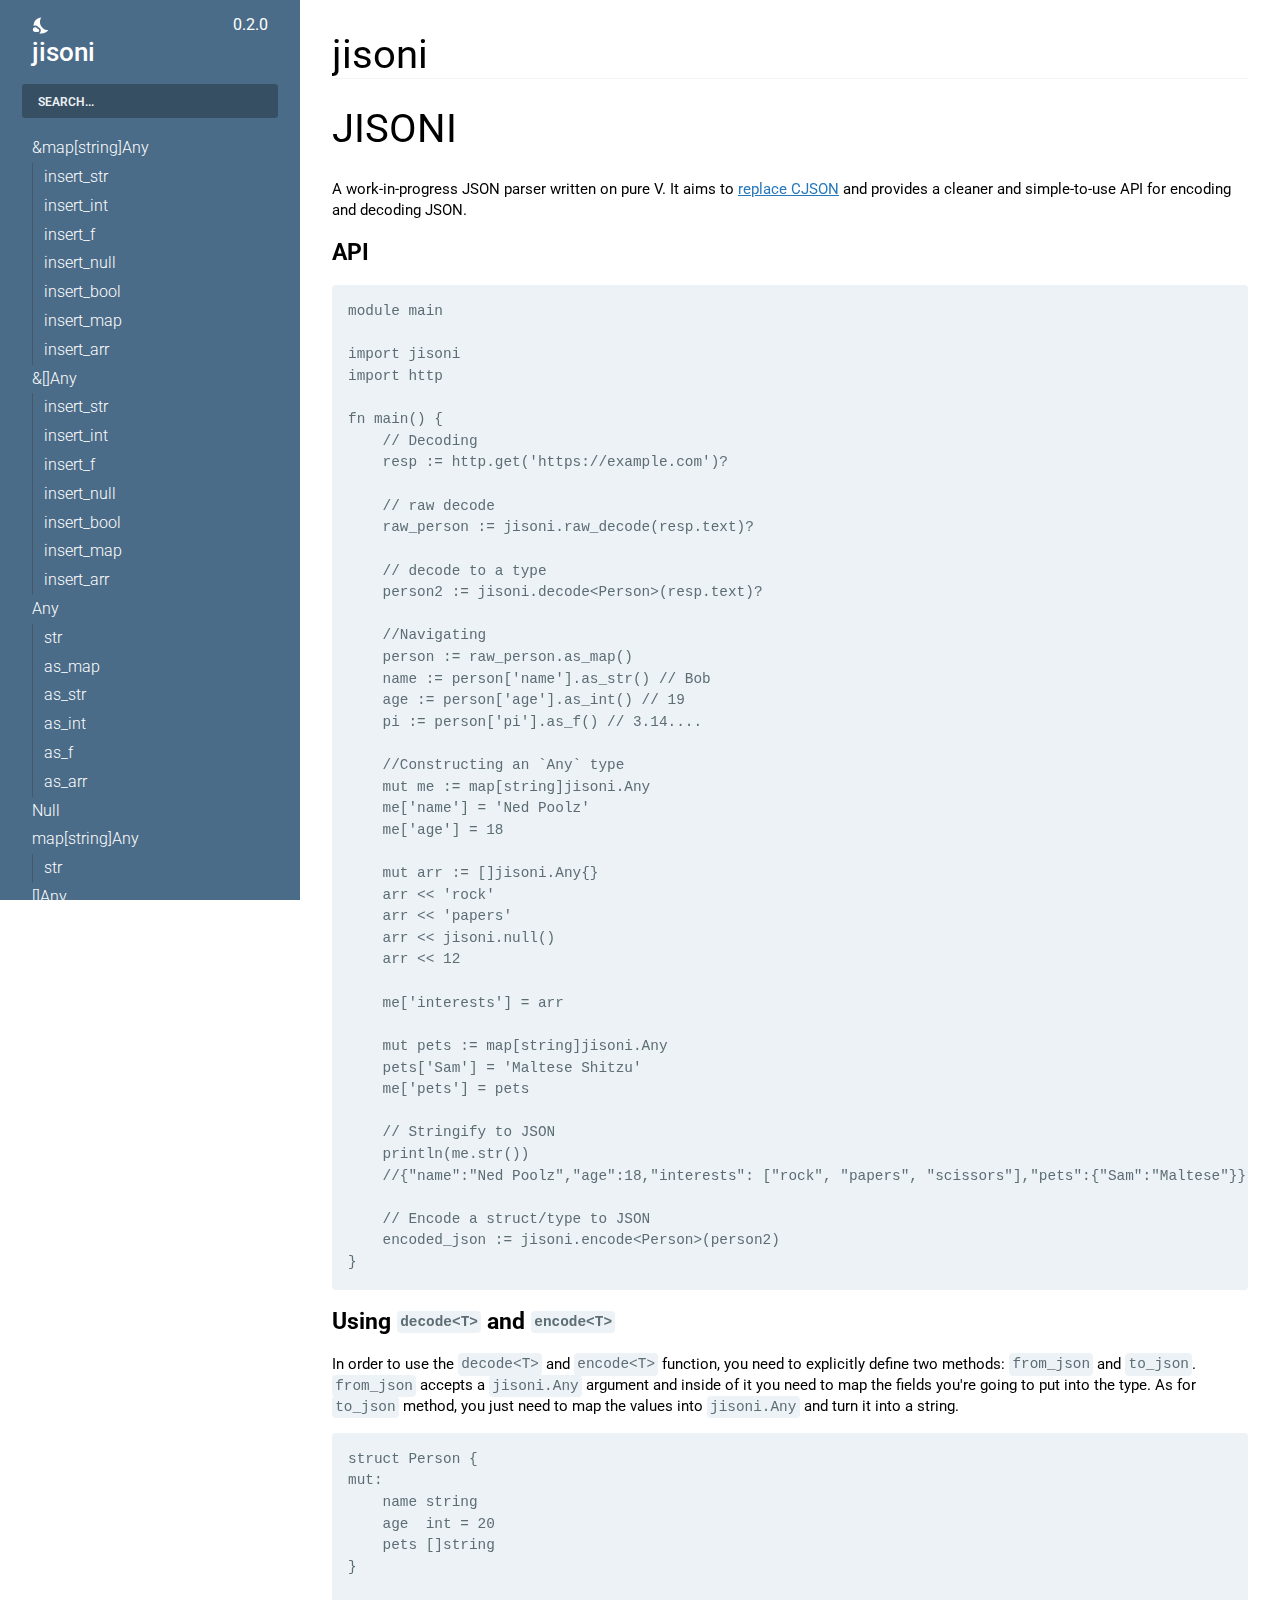
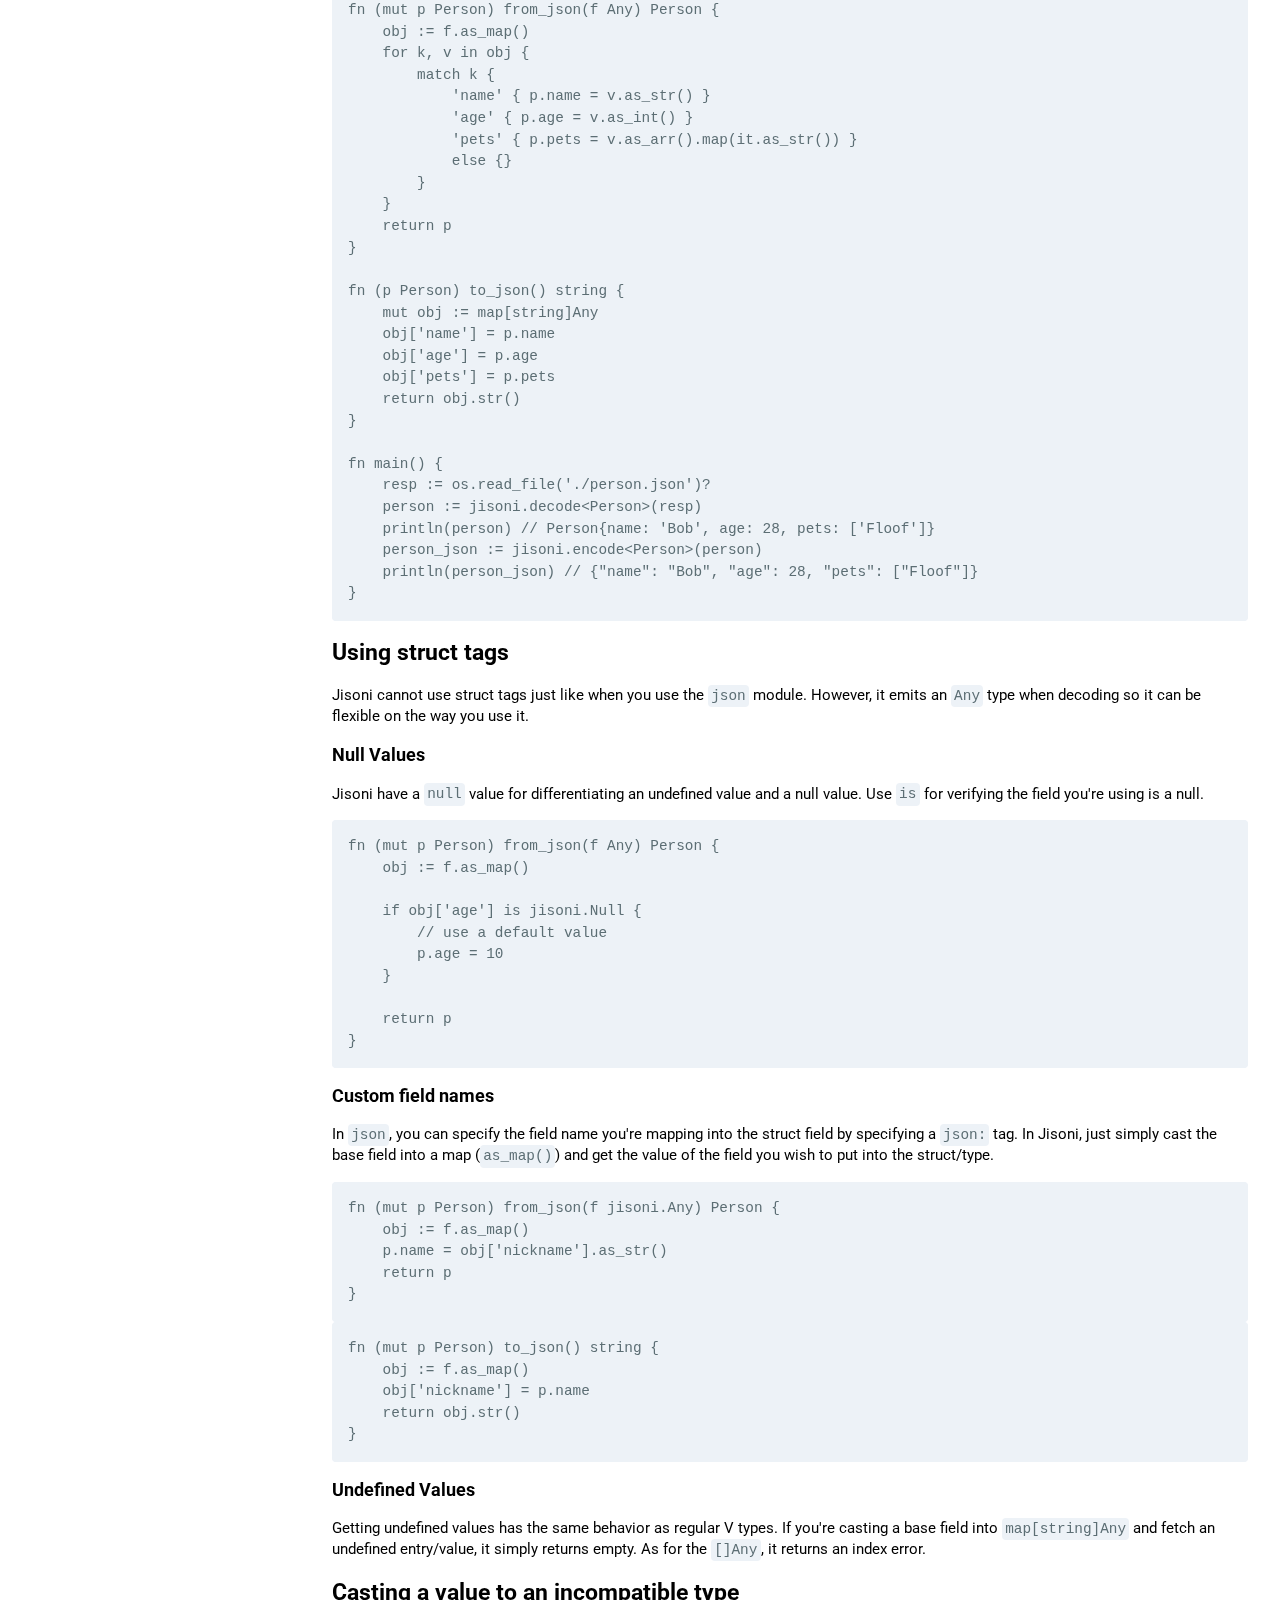
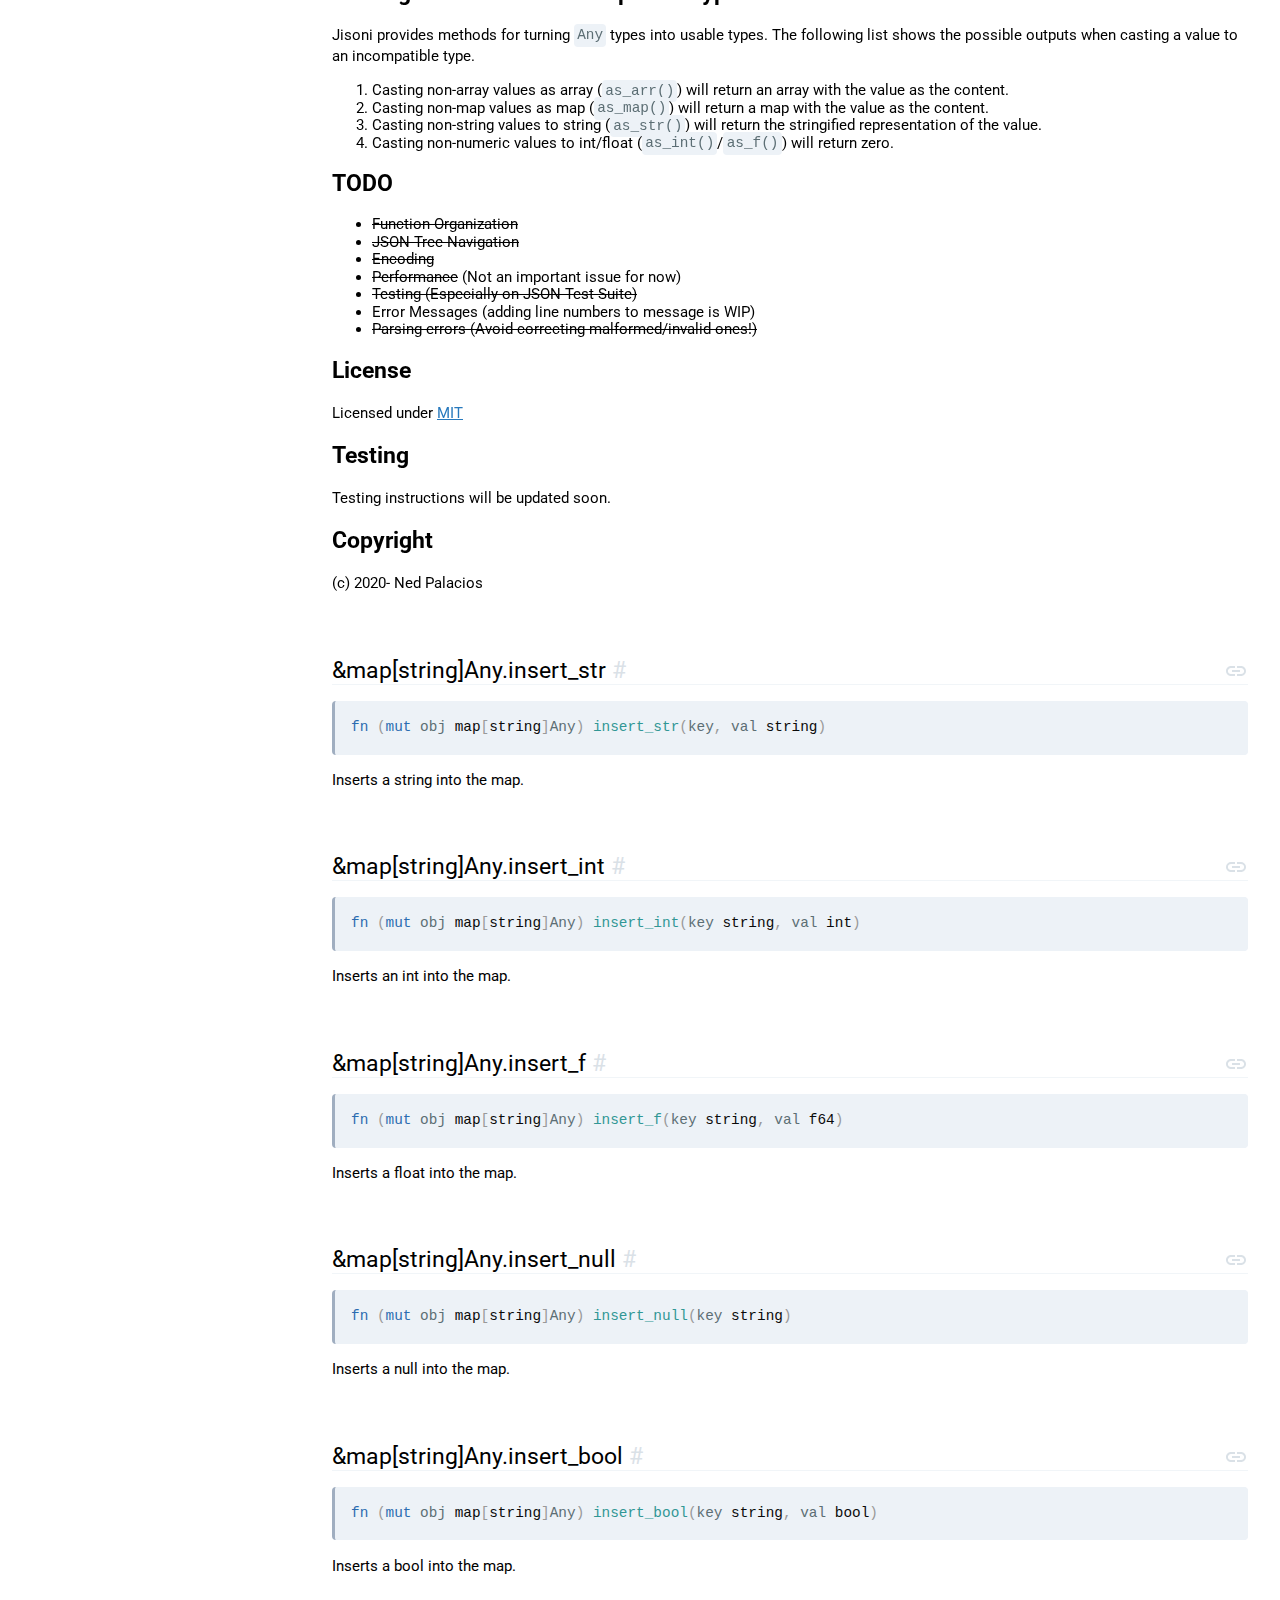
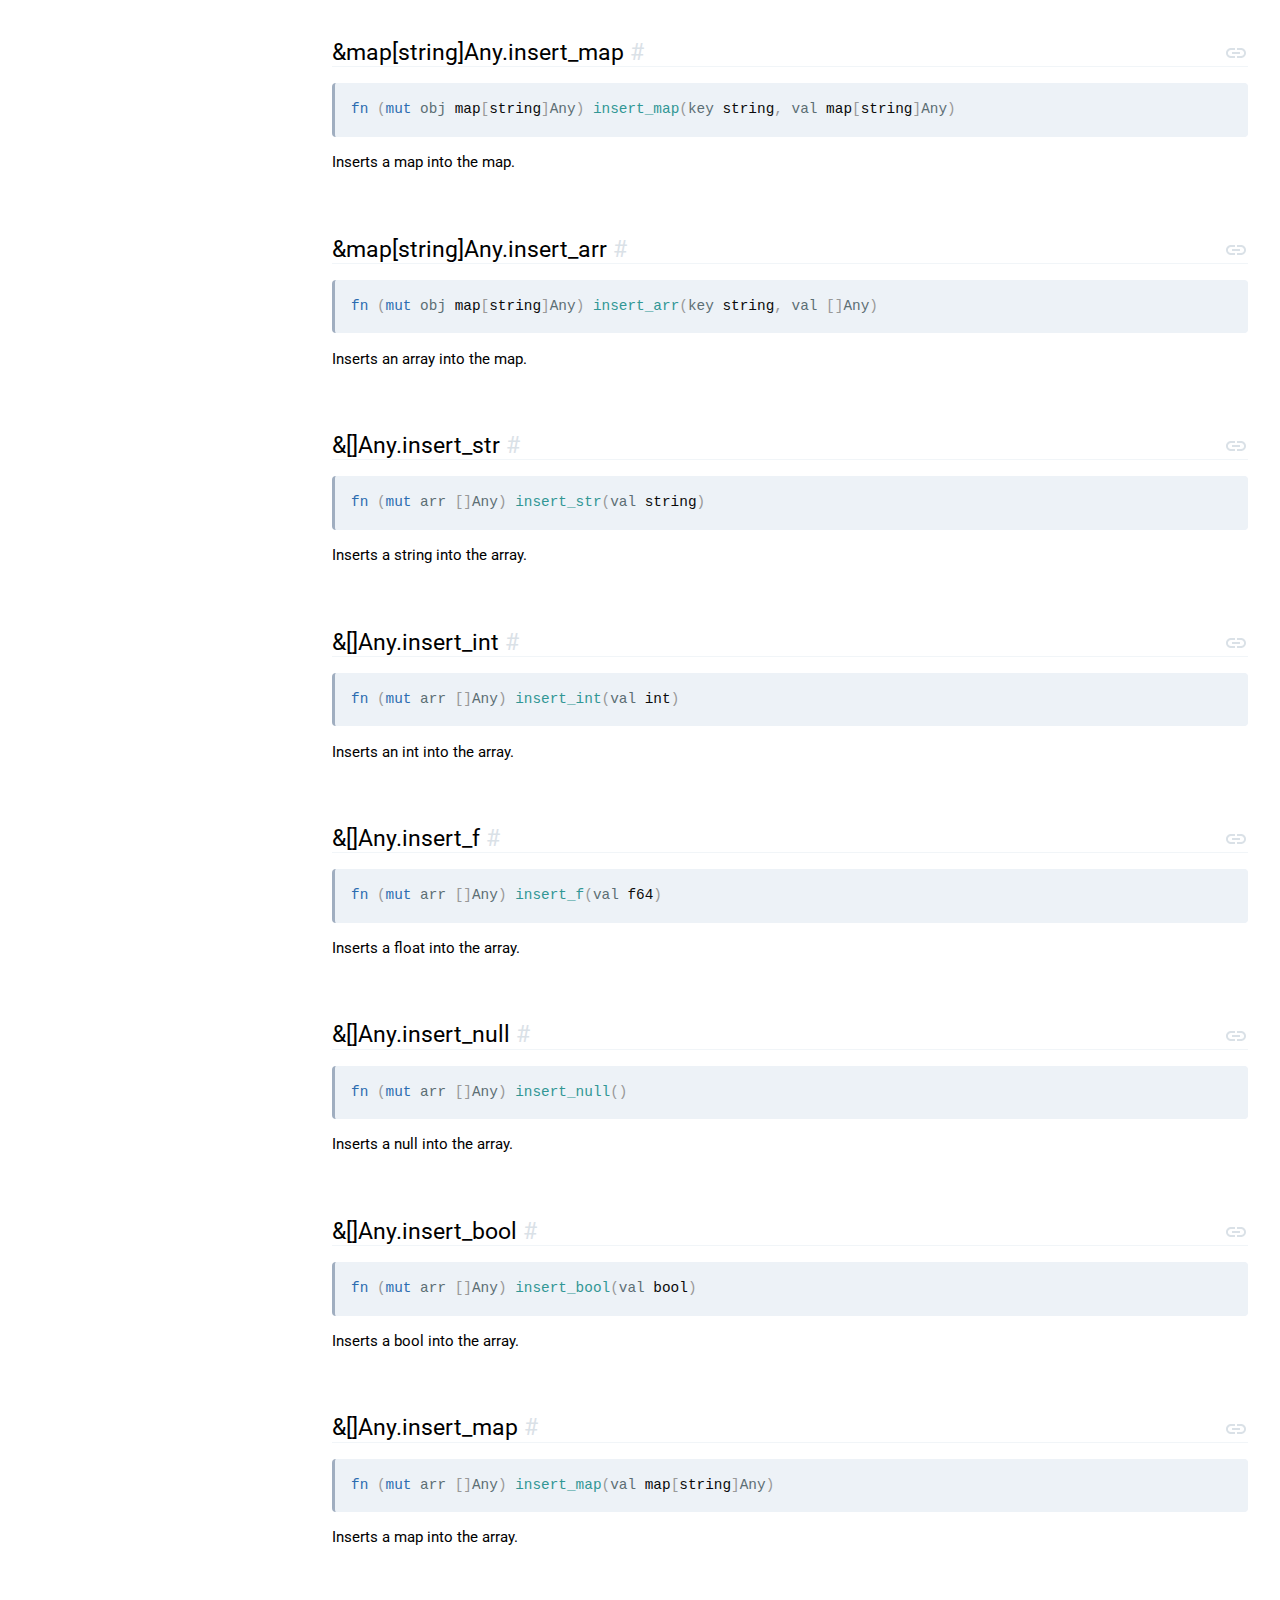
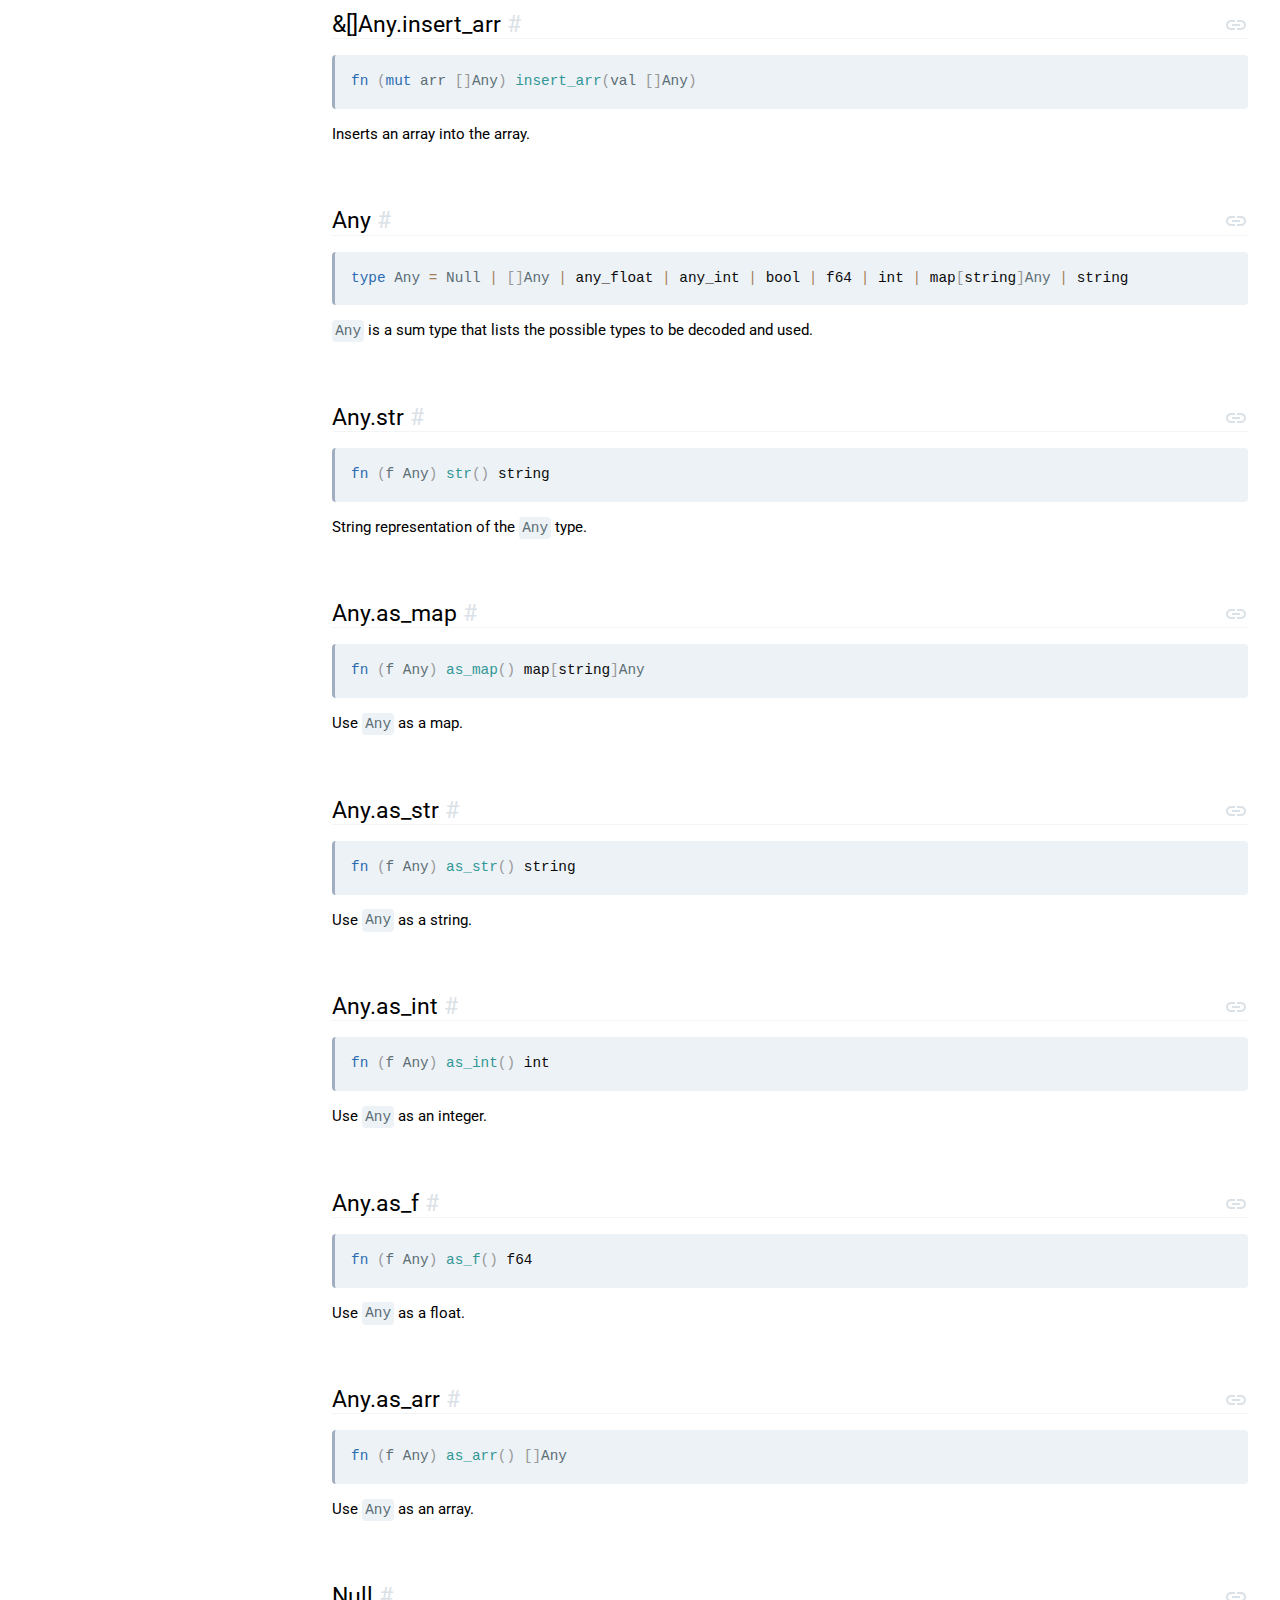
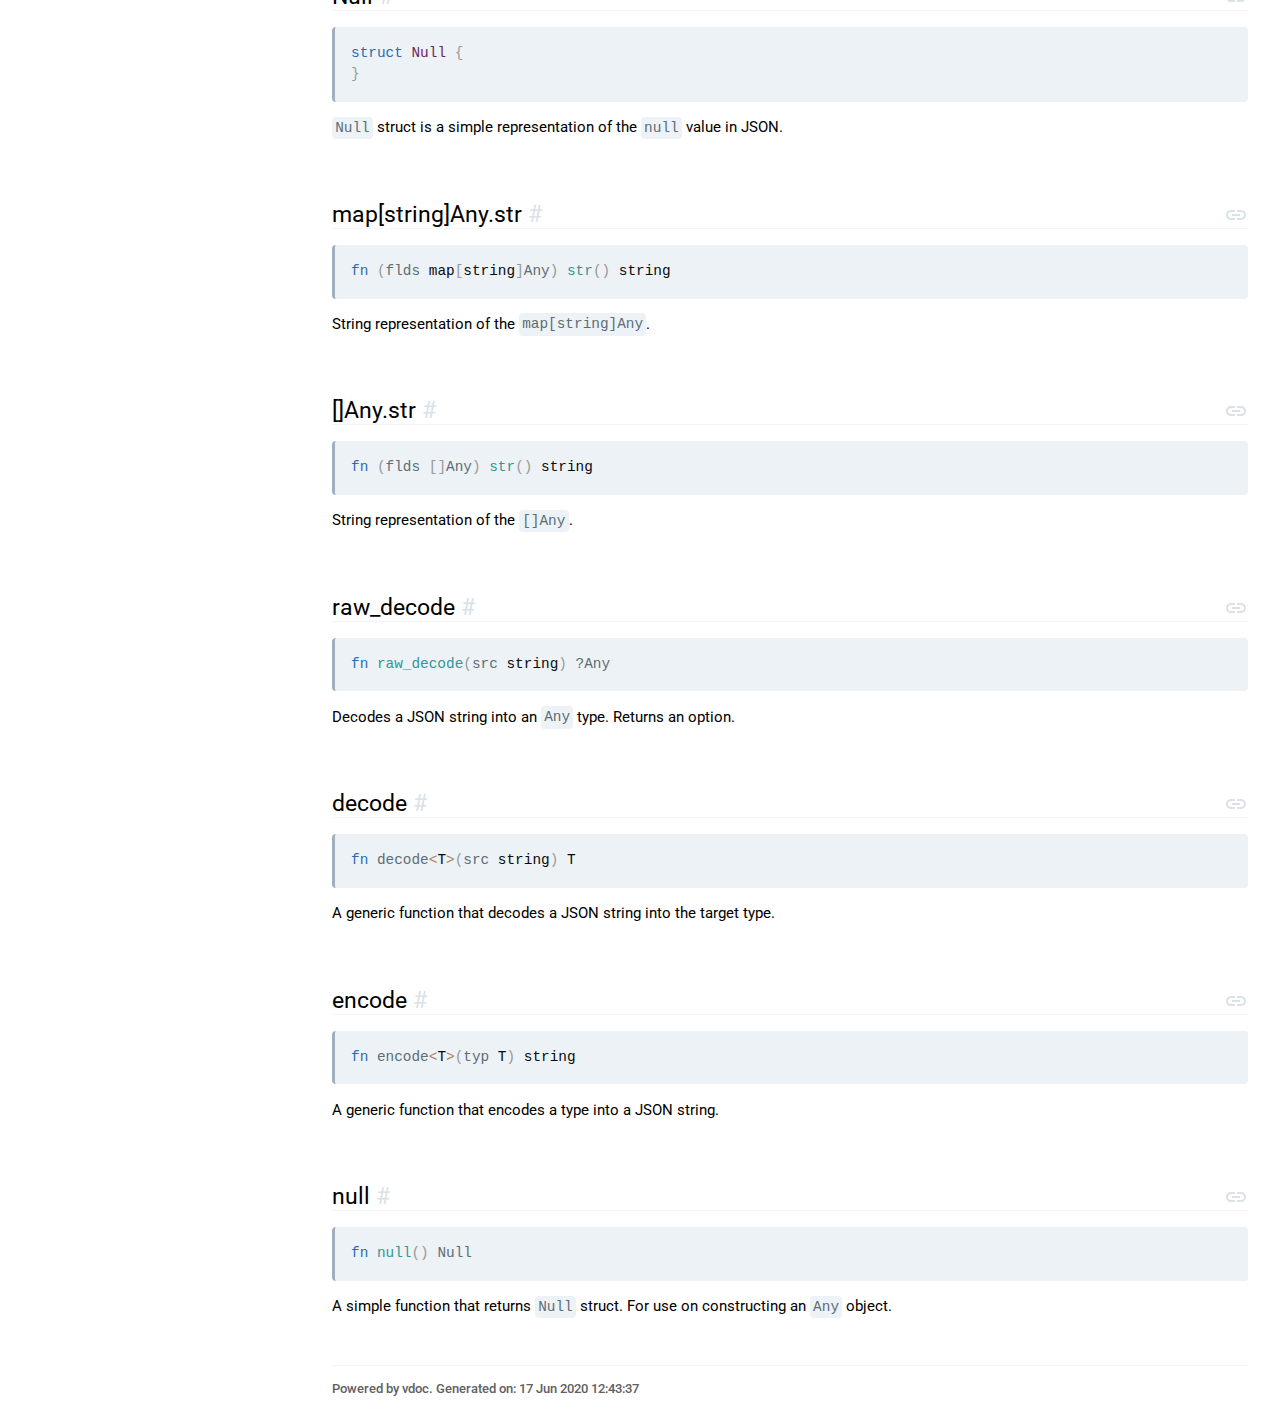
==== commit 1427daf1: "update docs" ====
--- a/docs/index.html
+++ b/docs/index.html
@@ -24,7 +24,27 @@
 			</div>
 		</div>
 		<nav class="content hidden">
-			<ul><li><a href="#Any">Any</a>        <ul>
+			<ul><li class="open"><a href="#">&map[string]Any</a>        <ul>
+<li><a href="#&map[string]Any.insert_str">insert_str</a></li>
+<li><a href="#&map[string]Any.insert_int">insert_int</a></li>
+<li><a href="#&map[string]Any.insert_f">insert_f</a></li>
+<li><a href="#&map[string]Any.insert_null">insert_null</a></li>
+<li><a href="#&map[string]Any.insert_bool">insert_bool</a></li>
+<li><a href="#&map[string]Any.insert_map">insert_map</a></li>
+<li><a href="#&map[string]Any.insert_arr">insert_arr</a></li>
+</ul>
+</li>
+<li class="open"><a href="#">&[]Any</a>        <ul>
+<li><a href="#&[]Any.insert_str">insert_str</a></li>
+<li><a href="#&[]Any.insert_int">insert_int</a></li>
+<li><a href="#&[]Any.insert_f">insert_f</a></li>
+<li><a href="#&[]Any.insert_null">insert_null</a></li>
+<li><a href="#&[]Any.insert_bool">insert_bool</a></li>
+<li><a href="#&[]Any.insert_map">insert_map</a></li>
+<li><a href="#&[]Any.insert_arr">insert_arr</a></li>
+</ul>
+</li>
+<li class="open"><a href="#Any">Any</a>        <ul>
 <li><a href="#Any.str">str</a></li>
 <li><a href="#Any.as_map">as_map</a></li>
 <li><a href="#Any.as_str">as_str</a></li>
@@ -33,11 +53,29 @@
 <li><a href="#Any.as_arr">as_arr</a></li>
 </ul>
 </li>
-<li><a href="#Null">Null</a></li>
-<li><a href="#raw_decode">raw_decode</a></li>
-<li><a href="#decode">decode</a></li>
-<li><a href="#encode">encode</a></li>
-<li><a href="#null">null</a></li>
+<li class="open"><a href="#Null">Null</a>        <ul>
+</ul>
+</li>
+<li class="open"><a href="#">map[string]Any</a>        <ul>
+<li><a href="#map[string]Any.str">str</a></li>
+</ul>
+</li>
+<li class="open"><a href="#">[]Any</a>        <ul>
+<li><a href="#[]Any.str">str</a></li>
+</ul>
+</li>
+<li class="open"><a href="#raw_decode">raw_decode</a>        <ul>
+</ul>
+</li>
+<li class="open"><a href="#decode">decode</a>        <ul>
+</ul>
+</li>
+<li class="open"><a href="#encode">encode</a>        <ul>
+</ul>
+</li>
+<li class="open"><a href="#null">null</a>        <ul>
+</ul>
+</li>
 
 </ul>
 </nav>
@@ -188,12 +226,68 @@
 2. Open `parsing.html` inside the `results/` folder of the JSON test suite.  -->
 <h2>Copyright</h2>
 <p>(c) 2020- Ned Palacios</p></section>
+<section id="&map[string]Any.insert_str" class="doc-node">
+<div class="title"><h2>&map[string]Any.insert_str <a href="#&map[string]Any.insert_str">#</a></h2><a class="link" rel="noreferrer" target="_blank" href="https://github.com/nedpals/jisoni/blob/master/jisoni/builder.v#L4"><svg xmlns="http://www.w3.org/2000/svg" height="24" viewBox="0 0 24 24" width="24"><path d="M0 0h24v24H0z" fill="none"/><path d="M3.9 12c0-1.71 1.39-3.1 3.1-3.1h4V7H7c-2.76 0-5 2.24-5 5s2.24 5 5 5h4v-1.9H7c-1.71 0-3.1-1.39-3.1-3.1zM8 13h8v-2H8v2zm9-6h-4v1.9h4c1.71 0 3.1 1.39 3.1 3.1s-1.39 3.1-3.1 3.1h-4V17h4c2.76 0 5-2.24 5-5s-2.24-5-5-5z"/></svg></a></div><pre class="signature"><code><span class="token keyword">fn</span> <span class="token punctuation">(</span><span class="token keyword">mut</span> obj <span class="token builtin">map</span><span class="token punctuation">[</span><span class="token builtin">string</span><span class="token punctuation">]</span>Any<span class="token punctuation">)</span> <span class="token function">insert_str</span><span class="token punctuation">(</span>key<span class="token punctuation">,</span> val <span class="token builtin">string</span><span class="token punctuation">)</span></code></pre>
+<p>Inserts a string into the map.</p>
+</section>
+<section id="&map[string]Any.insert_int" class="doc-node">
+<div class="title"><h2>&map[string]Any.insert_int <a href="#&map[string]Any.insert_int">#</a></h2><a class="link" rel="noreferrer" target="_blank" href="https://github.com/nedpals/jisoni/blob/master/jisoni/builder.v#L10"><svg xmlns="http://www.w3.org/2000/svg" height="24" viewBox="0 0 24 24" width="24"><path d="M0 0h24v24H0z" fill="none"/><path d="M3.9 12c0-1.71 1.39-3.1 3.1-3.1h4V7H7c-2.76 0-5 2.24-5 5s2.24 5 5 5h4v-1.9H7c-1.71 0-3.1-1.39-3.1-3.1zM8 13h8v-2H8v2zm9-6h-4v1.9h4c1.71 0 3.1 1.39 3.1 3.1s-1.39 3.1-3.1 3.1h-4V17h4c2.76 0 5-2.24 5-5s-2.24-5-5-5z"/></svg></a></div><pre class="signature"><code><span class="token keyword">fn</span> <span class="token punctuation">(</span><span class="token keyword">mut</span> obj <span class="token builtin">map</span><span class="token punctuation">[</span><span class="token builtin">string</span><span class="token punctuation">]</span>Any<span class="token punctuation">)</span> <span class="token function">insert_int</span><span class="token punctuation">(</span>key <span class="token builtin">string</span><span class="token punctuation">,</span> val <span class="token builtin">int</span><span class="token punctuation">)</span></code></pre>
+<p>Inserts an int into the map.</p>
+</section>
+<section id="&map[string]Any.insert_f" class="doc-node">
+<div class="title"><h2>&map[string]Any.insert_f <a href="#&map[string]Any.insert_f">#</a></h2><a class="link" rel="noreferrer" target="_blank" href="https://github.com/nedpals/jisoni/blob/master/jisoni/builder.v#L14"><svg xmlns="http://www.w3.org/2000/svg" height="24" viewBox="0 0 24 24" width="24"><path d="M0 0h24v24H0z" fill="none"/><path d="M3.9 12c0-1.71 1.39-3.1 3.1-3.1h4V7H7c-2.76 0-5 2.24-5 5s2.24 5 5 5h4v-1.9H7c-1.71 0-3.1-1.39-3.1-3.1zM8 13h8v-2H8v2zm9-6h-4v1.9h4c1.71 0 3.1 1.39 3.1 3.1s-1.39 3.1-3.1 3.1h-4V17h4c2.76 0 5-2.24 5-5s-2.24-5-5-5z"/></svg></a></div><pre class="signature"><code><span class="token keyword">fn</span> <span class="token punctuation">(</span><span class="token keyword">mut</span> obj <span class="token builtin">map</span><span class="token punctuation">[</span><span class="token builtin">string</span><span class="token punctuation">]</span>Any<span class="token punctuation">)</span> <span class="token function">insert_f</span><span class="token punctuation">(</span>key <span class="token builtin">string</span><span class="token punctuation">,</span> val <span class="token builtin">f64</span><span class="token punctuation">)</span></code></pre>
+<p>Inserts a float into the map.</p>
+</section>
+<section id="&map[string]Any.insert_null" class="doc-node">
+<div class="title"><h2>&map[string]Any.insert_null <a href="#&map[string]Any.insert_null">#</a></h2><a class="link" rel="noreferrer" target="_blank" href="https://github.com/nedpals/jisoni/blob/master/jisoni/builder.v#L18"><svg xmlns="http://www.w3.org/2000/svg" height="24" viewBox="0 0 24 24" width="24"><path d="M0 0h24v24H0z" fill="none"/><path d="M3.9 12c0-1.71 1.39-3.1 3.1-3.1h4V7H7c-2.76 0-5 2.24-5 5s2.24 5 5 5h4v-1.9H7c-1.71 0-3.1-1.39-3.1-3.1zM8 13h8v-2H8v2zm9-6h-4v1.9h4c1.71 0 3.1 1.39 3.1 3.1s-1.39 3.1-3.1 3.1h-4V17h4c2.76 0 5-2.24 5-5s-2.24-5-5-5z"/></svg></a></div><pre class="signature"><code><span class="token keyword">fn</span> <span class="token punctuation">(</span><span class="token keyword">mut</span> obj <span class="token builtin">map</span><span class="token punctuation">[</span><span class="token builtin">string</span><span class="token punctuation">]</span>Any<span class="token punctuation">)</span> <span class="token function">insert_null</span><span class="token punctuation">(</span>key <span class="token builtin">string</span><span class="token punctuation">)</span></code></pre>
+<p>Inserts a null into the map.</p>
+</section>
+<section id="&map[string]Any.insert_bool" class="doc-node">
+<div class="title"><h2>&map[string]Any.insert_bool <a href="#&map[string]Any.insert_bool">#</a></h2><a class="link" rel="noreferrer" target="_blank" href="https://github.com/nedpals/jisoni/blob/master/jisoni/builder.v#L22"><svg xmlns="http://www.w3.org/2000/svg" height="24" viewBox="0 0 24 24" width="24"><path d="M0 0h24v24H0z" fill="none"/><path d="M3.9 12c0-1.71 1.39-3.1 3.1-3.1h4V7H7c-2.76 0-5 2.24-5 5s2.24 5 5 5h4v-1.9H7c-1.71 0-3.1-1.39-3.1-3.1zM8 13h8v-2H8v2zm9-6h-4v1.9h4c1.71 0 3.1 1.39 3.1 3.1s-1.39 3.1-3.1 3.1h-4V17h4c2.76 0 5-2.24 5-5s-2.24-5-5-5z"/></svg></a></div><pre class="signature"><code><span class="token keyword">fn</span> <span class="token punctuation">(</span><span class="token keyword">mut</span> obj <span class="token builtin">map</span><span class="token punctuation">[</span><span class="token builtin">string</span><span class="token punctuation">]</span>Any<span class="token punctuation">)</span> <span class="token function">insert_bool</span><span class="token punctuation">(</span>key <span class="token builtin">string</span><span class="token punctuation">,</span> val <span class="token builtin">bool</span><span class="token punctuation">)</span></code></pre>
+<p>Inserts a bool into the map.</p>
+</section>
+<section id="&map[string]Any.insert_map" class="doc-node">
+<div class="title"><h2>&map[string]Any.insert_map <a href="#&map[string]Any.insert_map">#</a></h2><a class="link" rel="noreferrer" target="_blank" href="https://github.com/nedpals/jisoni/blob/master/jisoni/builder.v#L26"><svg xmlns="http://www.w3.org/2000/svg" height="24" viewBox="0 0 24 24" width="24"><path d="M0 0h24v24H0z" fill="none"/><path d="M3.9 12c0-1.71 1.39-3.1 3.1-3.1h4V7H7c-2.76 0-5 2.24-5 5s2.24 5 5 5h4v-1.9H7c-1.71 0-3.1-1.39-3.1-3.1zM8 13h8v-2H8v2zm9-6h-4v1.9h4c1.71 0 3.1 1.39 3.1 3.1s-1.39 3.1-3.1 3.1h-4V17h4c2.76 0 5-2.24 5-5s-2.24-5-5-5z"/></svg></a></div><pre class="signature"><code><span class="token keyword">fn</span> <span class="token punctuation">(</span><span class="token keyword">mut</span> obj <span class="token builtin">map</span><span class="token punctuation">[</span><span class="token builtin">string</span><span class="token punctuation">]</span>Any<span class="token punctuation">)</span> <span class="token function">insert_map</span><span class="token punctuation">(</span>key <span class="token builtin">string</span><span class="token punctuation">,</span> val <span class="token builtin">map</span><span class="token punctuation">[</span><span class="token builtin">string</span><span class="token punctuation">]</span>Any<span class="token punctuation">)</span></code></pre>
+<p>Inserts a map into the map.</p>
+</section>
+<section id="&map[string]Any.insert_arr" class="doc-node">
+<div class="title"><h2>&map[string]Any.insert_arr <a href="#&map[string]Any.insert_arr">#</a></h2><a class="link" rel="noreferrer" target="_blank" href="https://github.com/nedpals/jisoni/blob/master/jisoni/builder.v#L30"><svg xmlns="http://www.w3.org/2000/svg" height="24" viewBox="0 0 24 24" width="24"><path d="M0 0h24v24H0z" fill="none"/><path d="M3.9 12c0-1.71 1.39-3.1 3.1-3.1h4V7H7c-2.76 0-5 2.24-5 5s2.24 5 5 5h4v-1.9H7c-1.71 0-3.1-1.39-3.1-3.1zM8 13h8v-2H8v2zm9-6h-4v1.9h4c1.71 0 3.1 1.39 3.1 3.1s-1.39 3.1-3.1 3.1h-4V17h4c2.76 0 5-2.24 5-5s-2.24-5-5-5z"/></svg></a></div><pre class="signature"><code><span class="token keyword">fn</span> <span class="token punctuation">(</span><span class="token keyword">mut</span> obj <span class="token builtin">map</span><span class="token punctuation">[</span><span class="token builtin">string</span><span class="token punctuation">]</span>Any<span class="token punctuation">)</span> <span class="token function">insert_arr</span><span class="token punctuation">(</span>key <span class="token builtin">string</span><span class="token punctuation">,</span> val <span class="token punctuation">[</span><span class="token punctuation">]</span>Any<span class="token punctuation">)</span></code></pre>
+<p>Inserts an array into the map.</p>
+</section>
+<section id="&[]Any.insert_str" class="doc-node">
+<div class="title"><h2>&[]Any.insert_str <a href="#&[]Any.insert_str">#</a></h2><a class="link" rel="noreferrer" target="_blank" href="https://github.com/nedpals/jisoni/blob/master/jisoni/builder.v#L34"><svg xmlns="http://www.w3.org/2000/svg" height="24" viewBox="0 0 24 24" width="24"><path d="M0 0h24v24H0z" fill="none"/><path d="M3.9 12c0-1.71 1.39-3.1 3.1-3.1h4V7H7c-2.76 0-5 2.24-5 5s2.24 5 5 5h4v-1.9H7c-1.71 0-3.1-1.39-3.1-3.1zM8 13h8v-2H8v2zm9-6h-4v1.9h4c1.71 0 3.1 1.39 3.1 3.1s-1.39 3.1-3.1 3.1h-4V17h4c2.76 0 5-2.24 5-5s-2.24-5-5-5z"/></svg></a></div><pre class="signature"><code><span class="token keyword">fn</span> <span class="token punctuation">(</span><span class="token keyword">mut</span> arr <span class="token punctuation">[</span><span class="token punctuation">]</span>Any<span class="token punctuation">)</span> <span class="token function">insert_str</span><span class="token punctuation">(</span>val <span class="token builtin">string</span><span class="token punctuation">)</span></code></pre>
+<p>Inserts a string into the array.</p>
+</section>
+<section id="&[]Any.insert_int" class="doc-node">
+<div class="title"><h2>&[]Any.insert_int <a href="#&[]Any.insert_int">#</a></h2><a class="link" rel="noreferrer" target="_blank" href="https://github.com/nedpals/jisoni/blob/master/jisoni/builder.v#L40"><svg xmlns="http://www.w3.org/2000/svg" height="24" viewBox="0 0 24 24" width="24"><path d="M0 0h24v24H0z" fill="none"/><path d="M3.9 12c0-1.71 1.39-3.1 3.1-3.1h4V7H7c-2.76 0-5 2.24-5 5s2.24 5 5 5h4v-1.9H7c-1.71 0-3.1-1.39-3.1-3.1zM8 13h8v-2H8v2zm9-6h-4v1.9h4c1.71 0 3.1 1.39 3.1 3.1s-1.39 3.1-3.1 3.1h-4V17h4c2.76 0 5-2.24 5-5s-2.24-5-5-5z"/></svg></a></div><pre class="signature"><code><span class="token keyword">fn</span> <span class="token punctuation">(</span><span class="token keyword">mut</span> arr <span class="token punctuation">[</span><span class="token punctuation">]</span>Any<span class="token punctuation">)</span> <span class="token function">insert_int</span><span class="token punctuation">(</span>val <span class="token builtin">int</span><span class="token punctuation">)</span></code></pre>
+<p>Inserts an int into the array.</p>
+</section>
+<section id="&[]Any.insert_f" class="doc-node">
+<div class="title"><h2>&[]Any.insert_f <a href="#&[]Any.insert_f">#</a></h2><a class="link" rel="noreferrer" target="_blank" href="https://github.com/nedpals/jisoni/blob/master/jisoni/builder.v#L44"><svg xmlns="http://www.w3.org/2000/svg" height="24" viewBox="0 0 24 24" width="24"><path d="M0 0h24v24H0z" fill="none"/><path d="M3.9 12c0-1.71 1.39-3.1 3.1-3.1h4V7H7c-2.76 0-5 2.24-5 5s2.24 5 5 5h4v-1.9H7c-1.71 0-3.1-1.39-3.1-3.1zM8 13h8v-2H8v2zm9-6h-4v1.9h4c1.71 0 3.1 1.39 3.1 3.1s-1.39 3.1-3.1 3.1h-4V17h4c2.76 0 5-2.24 5-5s-2.24-5-5-5z"/></svg></a></div><pre class="signature"><code><span class="token keyword">fn</span> <span class="token punctuation">(</span><span class="token keyword">mut</span> arr <span class="token punctuation">[</span><span class="token punctuation">]</span>Any<span class="token punctuation">)</span> <span class="token function">insert_f</span><span class="token punctuation">(</span>val <span class="token builtin">f64</span><span class="token punctuation">)</span></code></pre>
+<p>Inserts a float into the array.</p>
+</section>
+<section id="&[]Any.insert_null" class="doc-node">
+<div class="title"><h2>&[]Any.insert_null <a href="#&[]Any.insert_null">#</a></h2><a class="link" rel="noreferrer" target="_blank" href="https://github.com/nedpals/jisoni/blob/master/jisoni/builder.v#L48"><svg xmlns="http://www.w3.org/2000/svg" height="24" viewBox="0 0 24 24" width="24"><path d="M0 0h24v24H0z" fill="none"/><path d="M3.9 12c0-1.71 1.39-3.1 3.1-3.1h4V7H7c-2.76 0-5 2.24-5 5s2.24 5 5 5h4v-1.9H7c-1.71 0-3.1-1.39-3.1-3.1zM8 13h8v-2H8v2zm9-6h-4v1.9h4c1.71 0 3.1 1.39 3.1 3.1s-1.39 3.1-3.1 3.1h-4V17h4c2.76 0 5-2.24 5-5s-2.24-5-5-5z"/></svg></a></div><pre class="signature"><code><span class="token keyword">fn</span> <span class="token punctuation">(</span><span class="token keyword">mut</span> arr <span class="token punctuation">[</span><span class="token punctuation">]</span>Any<span class="token punctuation">)</span> <span class="token function">insert_null</span><span class="token punctuation">(</span><span class="token punctuation">)</span></code></pre>
+<p>Inserts a null into the array.</p>
+</section>
+<section id="&[]Any.insert_bool" class="doc-node">
+<div class="title"><h2>&[]Any.insert_bool <a href="#&[]Any.insert_bool">#</a></h2><a class="link" rel="noreferrer" target="_blank" href="https://github.com/nedpals/jisoni/blob/master/jisoni/builder.v#L52"><svg xmlns="http://www.w3.org/2000/svg" height="24" viewBox="0 0 24 24" width="24"><path d="M0 0h24v24H0z" fill="none"/><path d="M3.9 12c0-1.71 1.39-3.1 3.1-3.1h4V7H7c-2.76 0-5 2.24-5 5s2.24 5 5 5h4v-1.9H7c-1.71 0-3.1-1.39-3.1-3.1zM8 13h8v-2H8v2zm9-6h-4v1.9h4c1.71 0 3.1 1.39 3.1 3.1s-1.39 3.1-3.1 3.1h-4V17h4c2.76 0 5-2.24 5-5s-2.24-5-5-5z"/></svg></a></div><pre class="signature"><code><span class="token keyword">fn</span> <span class="token punctuation">(</span><span class="token keyword">mut</span> arr <span class="token punctuation">[</span><span class="token punctuation">]</span>Any<span class="token punctuation">)</span> <span class="token function">insert_bool</span><span class="token punctuation">(</span>val <span class="token builtin">bool</span><span class="token punctuation">)</span></code></pre>
+<p>Inserts a bool into the array.</p>
+</section>
+<section id="&[]Any.insert_map" class="doc-node">
+<div class="title"><h2>&[]Any.insert_map <a href="#&[]Any.insert_map">#</a></h2><a class="link" rel="noreferrer" target="_blank" href="https://github.com/nedpals/jisoni/blob/master/jisoni/builder.v#L56"><svg xmlns="http://www.w3.org/2000/svg" height="24" viewBox="0 0 24 24" width="24"><path d="M0 0h24v24H0z" fill="none"/><path d="M3.9 12c0-1.71 1.39-3.1 3.1-3.1h4V7H7c-2.76 0-5 2.24-5 5s2.24 5 5 5h4v-1.9H7c-1.71 0-3.1-1.39-3.1-3.1zM8 13h8v-2H8v2zm9-6h-4v1.9h4c1.71 0 3.1 1.39 3.1 3.1s-1.39 3.1-3.1 3.1h-4V17h4c2.76 0 5-2.24 5-5s-2.24-5-5-5z"/></svg></a></div><pre class="signature"><code><span class="token keyword">fn</span> <span class="token punctuation">(</span><span class="token keyword">mut</span> arr <span class="token punctuation">[</span><span class="token punctuation">]</span>Any<span class="token punctuation">)</span> <span class="token function">insert_map</span><span class="token punctuation">(</span>val <span class="token builtin">map</span><span class="token punctuation">[</span><span class="token builtin">string</span><span class="token punctuation">]</span>Any<span class="token punctuation">)</span></code></pre>
+<p>Inserts a map into the array.</p>
+</section>
+<section id="&[]Any.insert_arr" class="doc-node">
+<div class="title"><h2>&[]Any.insert_arr <a href="#&[]Any.insert_arr">#</a></h2><a class="link" rel="noreferrer" target="_blank" href="https://github.com/nedpals/jisoni/blob/master/jisoni/builder.v#L60"><svg xmlns="http://www.w3.org/2000/svg" height="24" viewBox="0 0 24 24" width="24"><path d="M0 0h24v24H0z" fill="none"/><path d="M3.9 12c0-1.71 1.39-3.1 3.1-3.1h4V7H7c-2.76 0-5 2.24-5 5s2.24 5 5 5h4v-1.9H7c-1.71 0-3.1-1.39-3.1-3.1zM8 13h8v-2H8v2zm9-6h-4v1.9h4c1.71 0 3.1 1.39 3.1 3.1s-1.39 3.1-3.1 3.1h-4V17h4c2.76 0 5-2.24 5-5s-2.24-5-5-5z"/></svg></a></div><pre class="signature"><code><span class="token keyword">fn</span> <span class="token punctuation">(</span><span class="token keyword">mut</span> arr <span class="token punctuation">[</span><span class="token punctuation">]</span>Any<span class="token punctuation">)</span> <span class="token function">insert_arr</span><span class="token punctuation">(</span>val <span class="token punctuation">[</span><span class="token punctuation">]</span>Any<span class="token punctuation">)</span></code></pre>
+<p>Inserts an array into the array.</p>
+</section>
 <section id="Any" class="doc-node">
 <div class="title"><h2>Any <a href="#Any">#</a></h2><a class="link" rel="noreferrer" target="_blank" href="https://github.com/nedpals/jisoni/blob/master/decoder.v#L1"><svg xmlns="http://www.w3.org/2000/svg" height="24" viewBox="0 0 24 24" width="24"><path d="M0 0h24v24H0z" fill="none"/><path d="M3.9 12c0-1.71 1.39-3.1 3.1-3.1h4V7H7c-2.76 0-5 2.24-5 5s2.24 5 5 5h4v-1.9H7c-1.71 0-3.1-1.39-3.1-3.1zM8 13h8v-2H8v2zm9-6h-4v1.9h4c1.71 0 3.1 1.39 3.1 3.1s-1.39 3.1-3.1 3.1h-4V17h4c2.76 0 5-2.24 5-5s-2.24-5-5-5z"/></svg></a></div><pre class="signature"><code><span class="token keyword">type</span> Any <span class="token operator">=</span> Null <span class="token operator">|</span> <span class="token punctuation">[</span><span class="token punctuation">]</span>Any <span class="token operator">|</span> <span class="token builtin">any_float</span> <span class="token operator">|</span> <span class="token builtin">any_int</span> <span class="token operator">|</span> <span class="token builtin">bool</span> <span class="token operator">|</span> <span class="token builtin">f64</span> <span class="token operator">|</span> <span class="token builtin">int</span> <span class="token operator">|</span> <span class="token builtin">map</span><span class="token punctuation">[</span><span class="token builtin">string</span><span class="token punctuation">]</span>Any <span class="token operator">|</span> <span class="token builtin">string</span></code></pre>
 <p><code>Any</code> is a sum type that lists the possible types to be decoded and used.</p>
 </section>
 <section id="Any.str" class="doc-node">
-<div class="title"><h2>Any.str <a href="#Any.str">#</a></h2><a class="link" rel="noreferrer" target="_blank" href="https://github.com/nedpals/jisoni/blob/master/jisoni/encoder.v#L26"><svg xmlns="http://www.w3.org/2000/svg" height="24" viewBox="0 0 24 24" width="24"><path d="M0 0h24v24H0z" fill="none"/><path d="M3.9 12c0-1.71 1.39-3.1 3.1-3.1h4V7H7c-2.76 0-5 2.24-5 5s2.24 5 5 5h4v-1.9H7c-1.71 0-3.1-1.39-3.1-3.1zM8 13h8v-2H8v2zm9-6h-4v1.9h4c1.71 0 3.1 1.39 3.1 3.1s-1.39 3.1-3.1 3.1h-4V17h4c2.76 0 5-2.24 5-5s-2.24-5-5-5z"/></svg></a></div><pre class="signature"><code><span class="token keyword">fn</span> <span class="token punctuation">(</span>f Any<span class="token punctuation">)</span> <span class="token function">str</span><span class="token punctuation">(</span><span class="token punctuation">)</span> <span class="token builtin">string</span></code></pre>
+<div class="title"><h2>Any.str <a href="#Any.str">#</a></h2><a class="link" rel="noreferrer" target="_blank" href="https://github.com/nedpals/jisoni/blob/master/jisoni/encoder.v#L27"><svg xmlns="http://www.w3.org/2000/svg" height="24" viewBox="0 0 24 24" width="24"><path d="M0 0h24v24H0z" fill="none"/><path d="M3.9 12c0-1.71 1.39-3.1 3.1-3.1h4V7H7c-2.76 0-5 2.24-5 5s2.24 5 5 5h4v-1.9H7c-1.71 0-3.1-1.39-3.1-3.1zM8 13h8v-2H8v2zm9-6h-4v1.9h4c1.71 0 3.1 1.39 3.1 3.1s-1.39 3.1-3.1 3.1h-4V17h4c2.76 0 5-2.24 5-5s-2.24-5-5-5z"/></svg></a></div><pre class="signature"><code><span class="token keyword">fn</span> <span class="token punctuation">(</span>f Any<span class="token punctuation">)</span> <span class="token function">str</span><span class="token punctuation">(</span><span class="token punctuation">)</span> <span class="token builtin">string</span></code></pre>
 <p>String representation of the <code>Any</code> type.</p>
 </section>
 <section id="Any.as_map" class="doc-node">
@@ -221,6 +315,14 @@
 <span class="token punctuation">}</span></code></pre>
 <p><code>Null</code> struct is a simple representation of the <code>null</code> value in JSON.</p>
 </section>
+<section id="map[string]Any.str" class="doc-node">
+<div class="title"><h2>map[string]Any.str <a href="#map[string]Any.str">#</a></h2><a class="link" rel="noreferrer" target="_blank" href="https://github.com/nedpals/jisoni/blob/master/jisoni/encoder.v#L4"><svg xmlns="http://www.w3.org/2000/svg" height="24" viewBox="0 0 24 24" width="24"><path d="M0 0h24v24H0z" fill="none"/><path d="M3.9 12c0-1.71 1.39-3.1 3.1-3.1h4V7H7c-2.76 0-5 2.24-5 5s2.24 5 5 5h4v-1.9H7c-1.71 0-3.1-1.39-3.1-3.1zM8 13h8v-2H8v2zm9-6h-4v1.9h4c1.71 0 3.1 1.39 3.1 3.1s-1.39 3.1-3.1 3.1h-4V17h4c2.76 0 5-2.24 5-5s-2.24-5-5-5z"/></svg></a></div><pre class="signature"><code><span class="token keyword">fn</span> <span class="token punctuation">(</span>flds <span class="token builtin">map</span><span class="token punctuation">[</span><span class="token builtin">string</span><span class="token punctuation">]</span>Any<span class="token punctuation">)</span> <span class="token function">str</span><span class="token punctuation">(</span><span class="token punctuation">)</span> <span class="token builtin">string</span></code></pre>
+<p>String representation of the <code>map[string]Any</code>.</p>
+</section>
+<section id="[]Any.str" class="doc-node">
+<div class="title"><h2>[]Any.str <a href="#[]Any.str">#</a></h2><a class="link" rel="noreferrer" target="_blank" href="https://github.com/nedpals/jisoni/blob/master/jisoni/encoder.v#L17"><svg xmlns="http://www.w3.org/2000/svg" height="24" viewBox="0 0 24 24" width="24"><path d="M0 0h24v24H0z" fill="none"/><path d="M3.9 12c0-1.71 1.39-3.1 3.1-3.1h4V7H7c-2.76 0-5 2.24-5 5s2.24 5 5 5h4v-1.9H7c-1.71 0-3.1-1.39-3.1-3.1zM8 13h8v-2H8v2zm9-6h-4v1.9h4c1.71 0 3.1 1.39 3.1 3.1s-1.39 3.1-3.1 3.1h-4V17h4c2.76 0 5-2.24 5-5s-2.24-5-5-5z"/></svg></a></div><pre class="signature"><code><span class="token keyword">fn</span> <span class="token punctuation">(</span>flds <span class="token punctuation">[</span><span class="token punctuation">]</span>Any<span class="token punctuation">)</span> <span class="token function">str</span><span class="token punctuation">(</span><span class="token punctuation">)</span> <span class="token builtin">string</span></code></pre>
+<p>String representation of the <code>[]Any</code>.</p>
+</section>
 <section id="raw_decode" class="doc-node">
 <div class="title"><h2>raw_decode <a href="#raw_decode">#</a></h2><a class="link" rel="noreferrer" target="_blank" href="https://github.com/nedpals/jisoni/blob/master/jisoni.v#L3"><svg xmlns="http://www.w3.org/2000/svg" height="24" viewBox="0 0 24 24" width="24"><path d="M0 0h24v24H0z" fill="none"/><path d="M3.9 12c0-1.71 1.39-3.1 3.1-3.1h4V7H7c-2.76 0-5 2.24-5 5s2.24 5 5 5h4v-1.9H7c-1.71 0-3.1-1.39-3.1-3.1zM8 13h8v-2H8v2zm9-6h-4v1.9h4c1.71 0 3.1 1.39 3.1 3.1s-1.39 3.1-3.1 3.1h-4V17h4c2.76 0 5-2.24 5-5s-2.24-5-5-5z"/></svg></a></div><pre class="signature"><code><span class="token keyword">fn</span> <span class="token function">raw_decode</span><span class="token punctuation">(</span>src <span class="token builtin">string</span><span class="token punctuation">)</span> ?Any</code></pre>
 <p>Decodes a JSON string into an <code>Any</code> type. Returns an option.</p>
@@ -238,7 +340,7 @@
 <p>A simple function that returns <code>Null</code> struct. For use on constructing an <code>Any</code> object.</p>
 </section>
 
-<div class="footer">Powered by vdoc. Generated on: 17 Jun 2020 11:05:43</div>
+<div class="footer">Powered by vdoc. Generated on: 17 Jun 2020 12:43:37</div>
 </div>
 </div></div><script src="doc.js"></script></body>
 	</html>